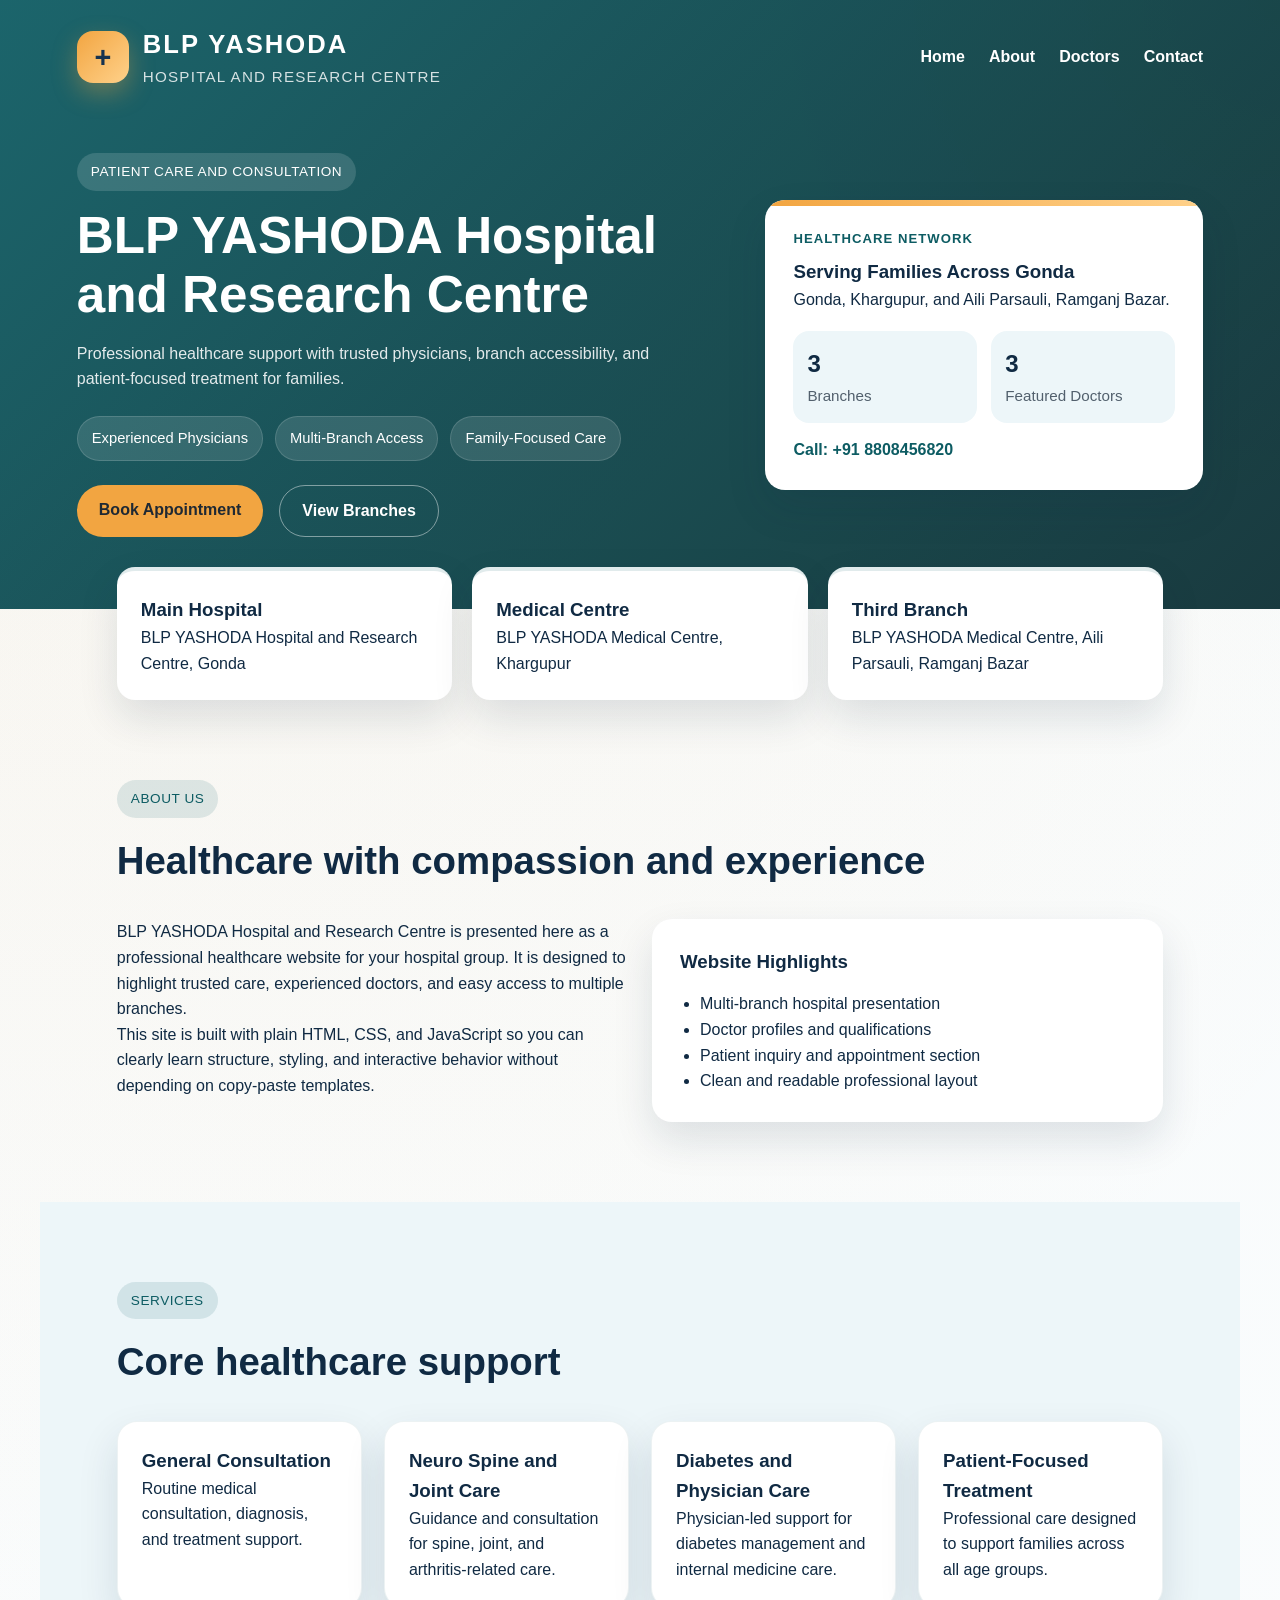
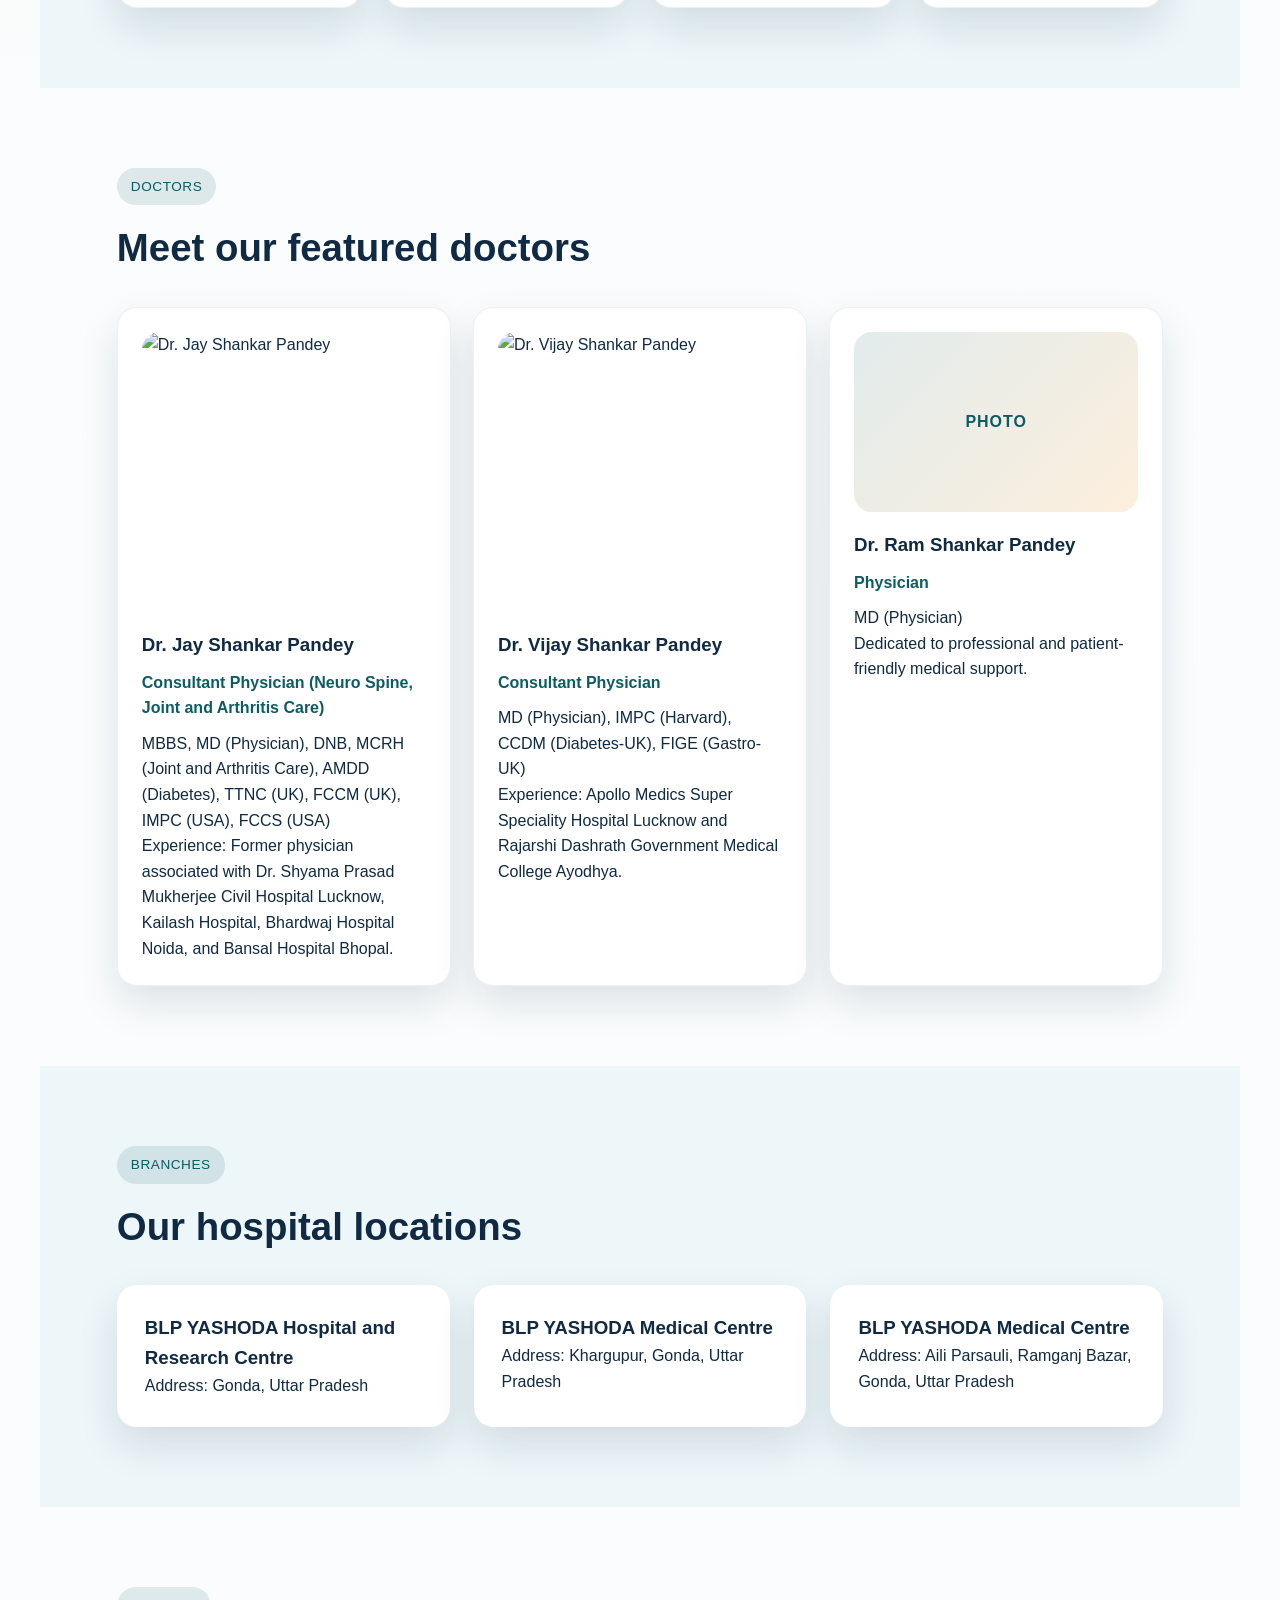
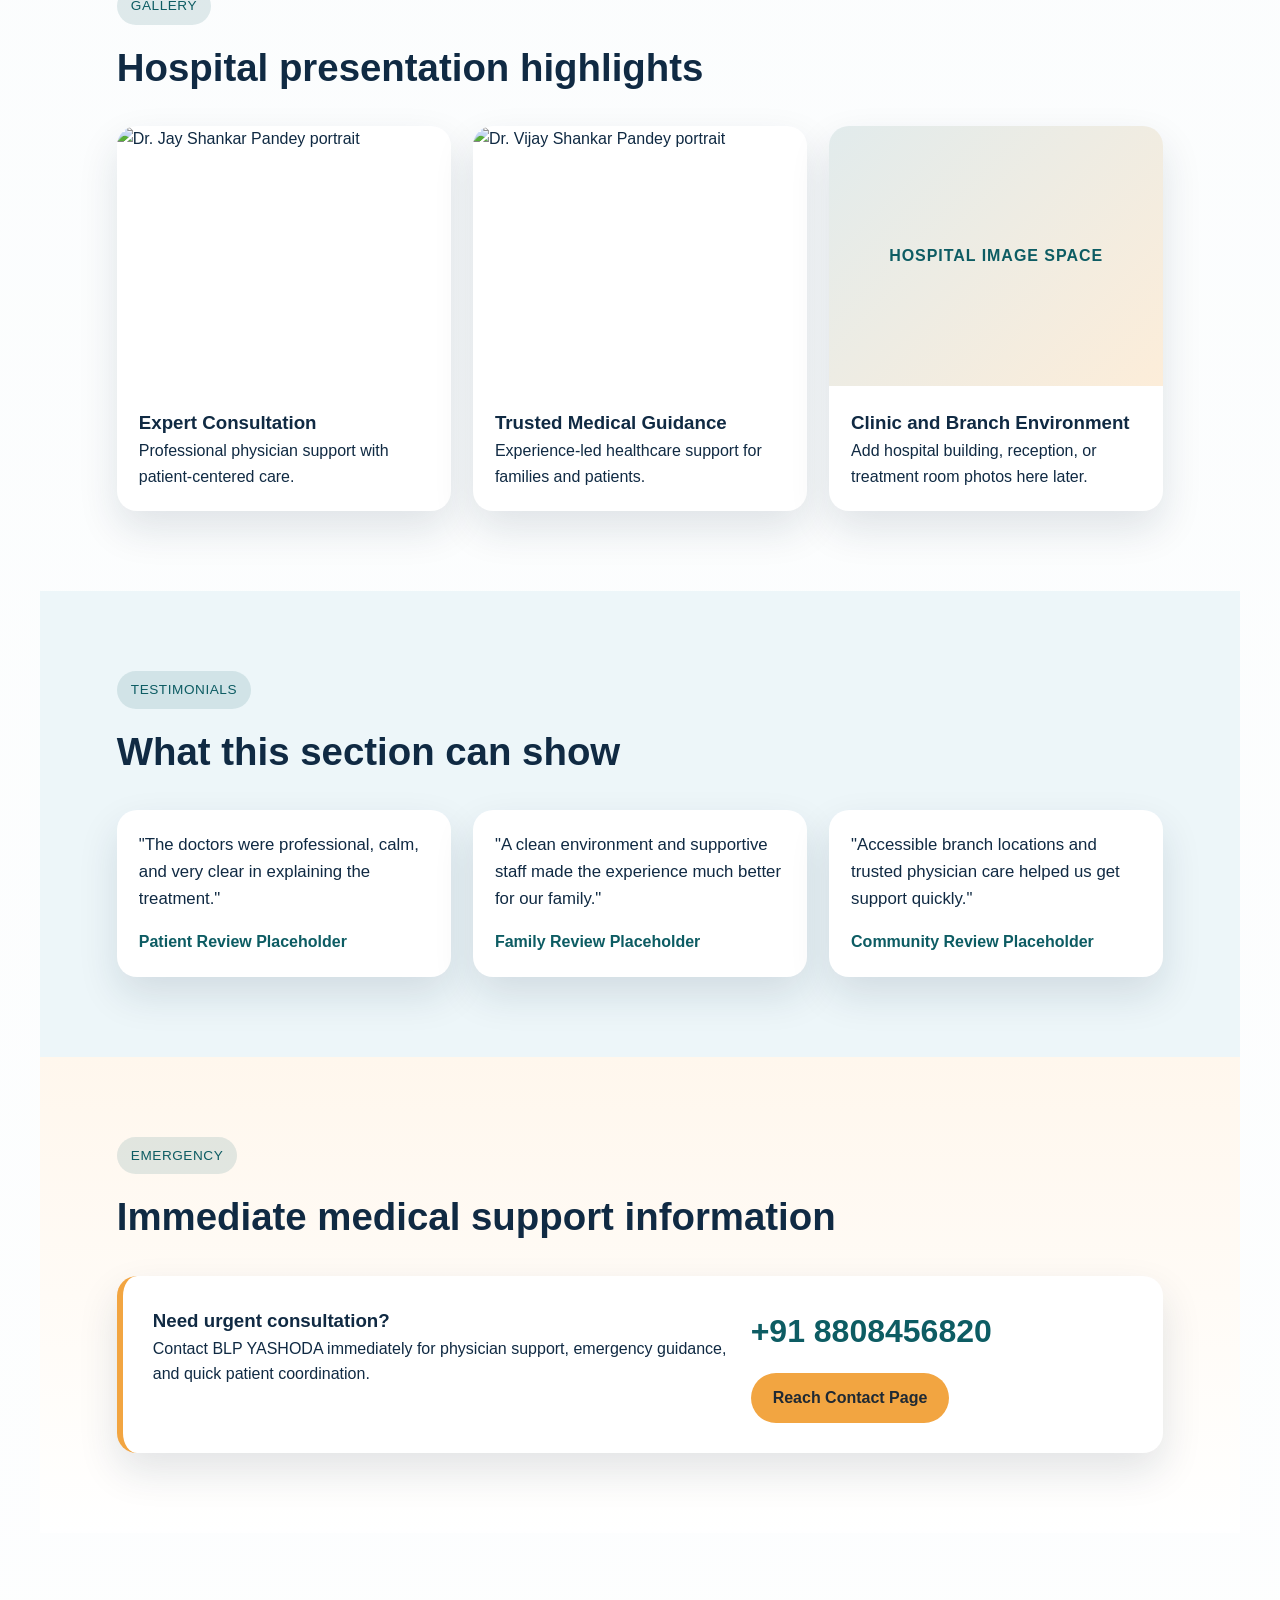
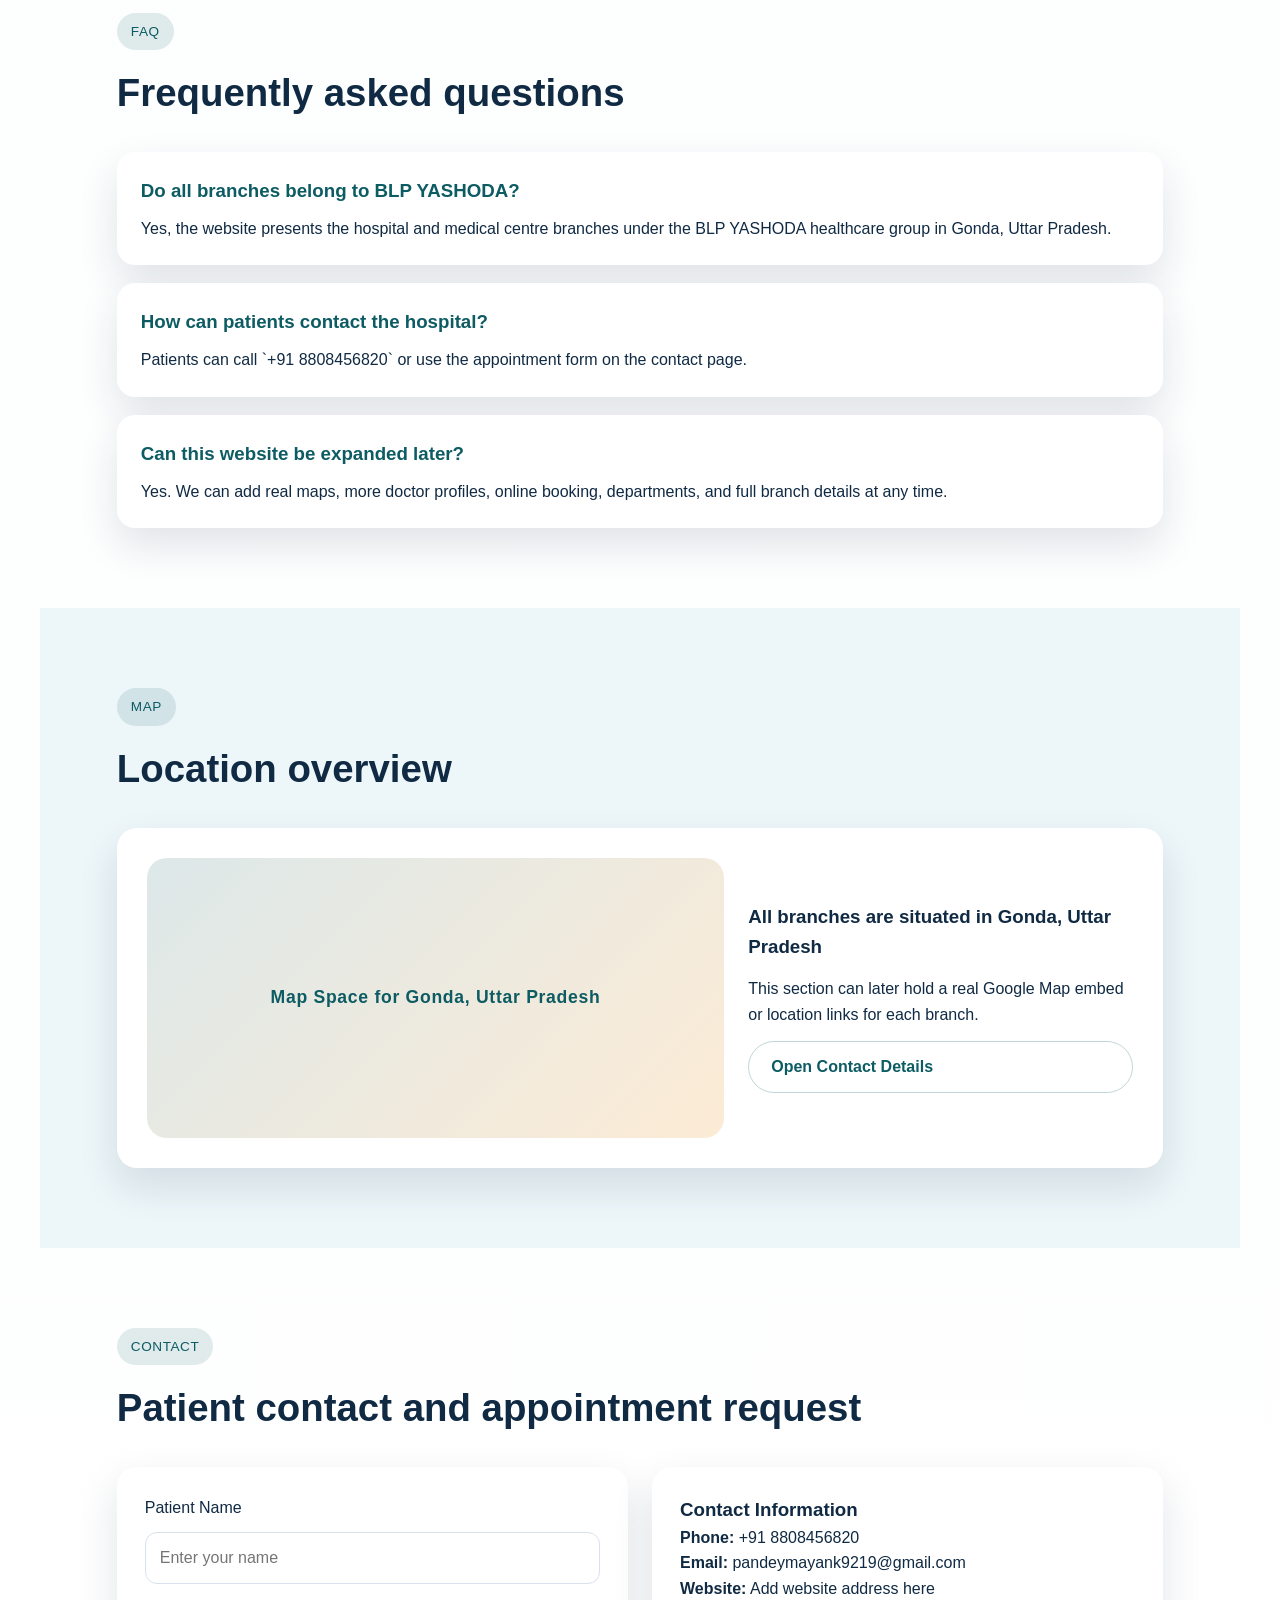
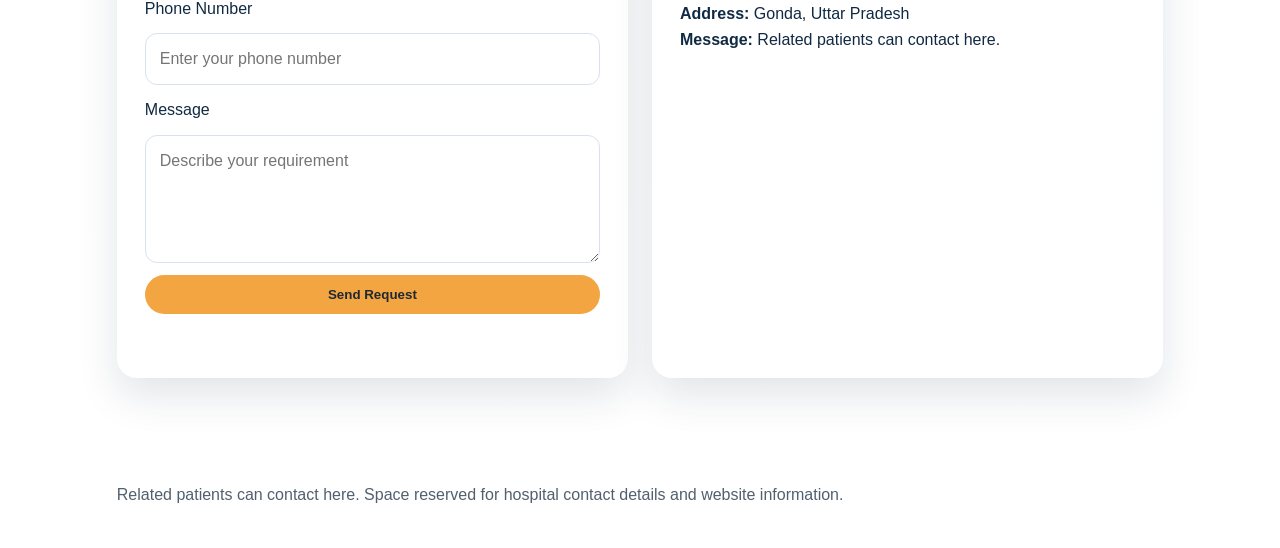
==== index.html @ 0a35ba71 "Add files via upload" ====
<!DOCTYPE html>
<html lang="en">
  <head>
    <meta charset="UTF-8" />
    <meta name="viewport" content="width=device-width, initial-scale=1.0" />
    <title>BLP YASHODA Hospital and Research Centre</title>
    <link rel="stylesheet" href="style.css" />
  </head>
  <body>
    <header class="hero">
      <nav class="navbar">
        <div class="brand">
          <div class="brand-mark">
            <span class="brand-icon">+</span>
            <div>
              <h1>BLP YASHODA</h1>
              <p>Hospital and Research Centre</p>
            </div>
          </div>
        </div>
        <button class="menu-toggle" id="menuToggle" aria-label="Open menu">
          Menu
        </button>
        <ul class="nav-links" id="navLinks">
          <li><a href="index.html">Home</a></li>
          <li><a href="about.html">About</a></li>
          <li><a href="doctors.html">Doctors</a></li>
          <li><a href="contact.html">Contact</a></li>
        </ul>
      </nav>

      <section class="hero-content">
        <div class="hero-text">
          <span class="badge">Patient Care and Consultation</span>
          <h2>BLP YASHODA Hospital and Research Centre</h2>
          <p>
            Professional healthcare support with trusted physicians, branch
            accessibility, and patient-focused treatment for families.
          </p>
          <div class="hero-points">
            <span>Experienced Physicians</span>
            <span>Multi-Branch Access</span>
            <span>Family-Focused Care</span>
          </div>
          <div class="hero-actions">
            <a href="contact.html" class="button primary">Book Appointment</a>
            <a href="about.html" class="button secondary">View Branches</a>
          </div>
        </div>

        <div class="hero-card">
          <p class="card-eyebrow">Healthcare Network</p>
          <h3>Serving Families Across Gonda</h3>
          <p>Gonda, Khargupur, and Aili Parsauli, Ramganj Bazar.</p>
          <div class="hero-stats">
            <article>
              <strong>3</strong>
              <span>Branches</span>
            </article>
            <article>
              <strong>3</strong>
              <span>Featured Doctors</span>
            </article>
          </div>
          <p class="hero-number">Call: +91 8808456820</p>
        </div>
      </section>
    </header>

    <main>
      <section class="info-strip">
        <article>
          <h3>Main Hospital</h3>
          <p>BLP YASHODA Hospital and Research Centre, Gonda</p>
        </article>
        <article>
          <h3>Medical Centre</h3>
          <p>BLP YASHODA Medical Centre, Khargupur</p>
        </article>
        <article>
          <h3>Third Branch</h3>
          <p>BLP YASHODA Medical Centre, Aili Parsauli, Ramganj Bazar</p>
        </article>
      </section>

      <section id="about" class="section">
        <div class="section-heading">
          <p class="section-label">About Us</p>
          <h2>Healthcare with compassion and experience</h2>
        </div>
        <div class="about-grid">
          <div>
            <p>
              BLP YASHODA Hospital and Research Centre is presented here as a
              professional healthcare website for your hospital group. It is
              designed to highlight trusted care, experienced doctors, and easy
              access to multiple branches.
            </p>
            <p>
              This site is built with plain HTML, CSS, and JavaScript so you can
              clearly learn structure, styling, and interactive behavior without
              depending on copy-paste templates.
            </p>
          </div>
          <div class="highlight-box">
            <h3>Website Highlights</h3>
            <ul>
              <li>Multi-branch hospital presentation</li>
              <li>Doctor profiles and qualifications</li>
              <li>Patient inquiry and appointment section</li>
              <li>Clean and readable professional layout</li>
            </ul>
          </div>
        </div>
      </section>

      <section id="services" class="section muted-section">
        <div class="section-heading">
          <p class="section-label">Services</p>
          <h2>Core healthcare support</h2>
        </div>
        <div class="card-grid">
          <article class="card">
            <h3>General Consultation</h3>
            <p>Routine medical consultation, diagnosis, and treatment support.</p>
          </article>
          <article class="card">
            <h3>Neuro Spine and Joint Care</h3>
            <p>Guidance and consultation for spine, joint, and arthritis-related care.</p>
          </article>
          <article class="card">
            <h3>Diabetes and Physician Care</h3>
            <p>Physician-led support for diabetes management and internal medicine care.</p>
          </article>
          <article class="card">
            <h3>Patient-Focused Treatment</h3>
            <p>Professional care designed to support families across all age groups.</p>
          </article>
        </div>
      </section>

      <section id="doctors" class="section">
        <div class="section-heading">
          <p class="section-label">Doctors</p>
          <h2>Meet our featured doctors</h2>
        </div>
        <div class="card-grid doctors-grid">
          <article class="card doctor-card">
            <img
              class="doctor-photo-image"
              src="images/dr-jay-shankar-pandey.jpeg"
              alt="Dr. Jay Shankar Pandey"
            />
            <h3>Dr. Jay Shankar Pandey</h3>
            <p class="doctor-role">
              Consultant Physician (Neuro Spine, Joint and Arthritis Care)
            </p>
            <p>
              MBBS, MD (Physician), DNB, MCRH (Joint and Arthritis Care), AMDD
              (Diabetes), TTNC (UK), FCCM (UK), IMPC (USA), FCCS (USA)
            </p>
            <p>
              Experience: Former physician associated with Dr. Shyama Prasad
              Mukherjee Civil Hospital Lucknow, Kailash Hospital, Bhardwaj
              Hospital Noida, and Bansal Hospital Bhopal.
            </p>
          </article>
          <article class="card doctor-card">
            <img
              class="doctor-photo-image"
              src="images/dr-vijay-shankar-pandey.jpeg"
              alt="Dr. Vijay Shankar Pandey"
            />
            <h3>Dr. Vijay Shankar Pandey</h3>
            <p class="doctor-role">Consultant Physician</p>
            <p>
              MD (Physician), IMPC (Harvard), CCDM (Diabetes-UK), FIGE
              (Gastro-UK)
            </p>
            <p>
              Experience: Apollo Medics Super Speciality Hospital Lucknow and
              Rajarshi Dashrath Government Medical College Ayodhya.
            </p>
          </article>
          <article class="card doctor-card">
            <div class="doctor-photo">Photo</div>
            <h3>Dr. Ram Shankar Pandey</h3>
            <p class="doctor-role">Physician</p>
            <p>MD (Physician)</p>
            <p>Dedicated to professional and patient-friendly medical support.</p>
          </article>
        </div>
      </section>

      <section id="branches" class="section muted-section">
        <div class="section-heading">
          <p class="section-label">Branches</p>
          <h2>Our hospital locations</h2>
        </div>
        <div class="branch-layout">
          <article class="branch-card">
            <h3>BLP YASHODA Hospital and Research Centre</h3>
            <p>Address: Gonda, Uttar Pradesh</p>
          </article>
          <article class="branch-card">
            <h3>BLP YASHODA Medical Centre</h3>
            <p>Address: Khargupur, Gonda, Uttar Pradesh</p>
          </article>
          <article class="branch-card">
            <h3>BLP YASHODA Medical Centre</h3>
            <p>Address: Aili Parsauli, Ramganj Bazar, Gonda, Uttar Pradesh</p>
          </article>
        </div>
      </section>

      <section id="gallery" class="section">
        <div class="section-heading">
          <p class="section-label">Gallery</p>
          <h2>Hospital presentation highlights</h2>
        </div>
        <div class="gallery-grid">
          <article class="gallery-card">
            <img
              src="images/dr-jay-shankar-pandey.jpeg"
              alt="Dr. Jay Shankar Pandey portrait"
            />
            <div class="gallery-copy">
              <h3>Expert Consultation</h3>
              <p>Professional physician support with patient-centered care.</p>
            </div>
          </article>
          <article class="gallery-card">
            <img
              src="images/dr-vijay-shankar-pandey.jpeg"
              alt="Dr. Vijay Shankar Pandey portrait"
            />
            <div class="gallery-copy">
              <h3>Trusted Medical Guidance</h3>
              <p>Experience-led healthcare support for families and patients.</p>
            </div>
          </article>
          <article class="gallery-card gallery-placeholder">
            <div class="gallery-placeholder-box">Hospital Image Space</div>
            <div class="gallery-copy">
              <h3>Clinic and Branch Environment</h3>
              <p>Add hospital building, reception, or treatment room photos here later.</p>
            </div>
          </article>
        </div>
      </section>

      <section id="testimonials" class="section muted-section">
        <div class="section-heading">
          <p class="section-label">Testimonials</p>
          <h2>What this section can show</h2>
        </div>
        <div class="testimonial-grid">
          <article class="testimonial-card">
            <p>
              "The doctors were professional, calm, and very clear in explaining
              the treatment."
            </p>
            <h3>Patient Review Placeholder</h3>
          </article>
          <article class="testimonial-card">
            <p>
              "A clean environment and supportive staff made the experience much
              better for our family."
            </p>
            <h3>Family Review Placeholder</h3>
          </article>
          <article class="testimonial-card">
            <p>
              "Accessible branch locations and trusted physician care helped us
              get support quickly."
            </p>
            <h3>Community Review Placeholder</h3>
          </article>
        </div>
      </section>

      <section class="section emergency-section">
        <div class="section-heading">
          <p class="section-label">Emergency</p>
          <h2>Immediate medical support information</h2>
        </div>
        <div class="emergency-card">
          <div>
            <h3>Need urgent consultation?</h3>
            <p>
              Contact BLP YASHODA immediately for physician support, emergency
              guidance, and quick patient coordination.
            </p>
          </div>
          <div class="emergency-contact">
            <p class="emergency-number">+91 8808456820</p>
            <a href="contact.html" class="button primary">Reach Contact Page</a>
          </div>
        </div>
      </section>

      <section class="section">
        <div class="section-heading">
          <p class="section-label">FAQ</p>
          <h2>Frequently asked questions</h2>
        </div>
        <div class="faq-list">
          <article class="faq-item">
            <h3>Do all branches belong to BLP YASHODA?</h3>
            <p>
              Yes, the website presents the hospital and medical centre branches
              under the BLP YASHODA healthcare group in Gonda, Uttar Pradesh.
            </p>
          </article>
          <article class="faq-item">
            <h3>How can patients contact the hospital?</h3>
            <p>
              Patients can call `+91 8808456820` or use the appointment form on
              the contact page.
            </p>
          </article>
          <article class="faq-item">
            <h3>Can this website be expanded later?</h3>
            <p>
              Yes. We can add real maps, more doctor profiles, online booking,
              departments, and full branch details at any time.
            </p>
          </article>
        </div>
      </section>

      <section class="section muted-section">
        <div class="section-heading">
          <p class="section-label">Map</p>
          <h2>Location overview</h2>
        </div>
        <div class="map-card">
          <div class="map-placeholder">Map Space for Gonda, Uttar Pradesh</div>
          <div class="map-copy">
            <h3>All branches are situated in Gonda, Uttar Pradesh</h3>
            <p>
              This section can later hold a real Google Map embed or location
              links for each branch.
            </p>
            <a href="contact.html" class="button secondary dark-button">Open Contact Details</a>
          </div>
        </div>
      </section>

      <section id="contact" class="section">
        <div class="section-heading">
          <p class="section-label">Contact</p>
          <h2>Patient contact and appointment request</h2>
        </div>
        <div class="contact-layout">
          <form class="contact-form" id="appointmentForm">
            <label for="name">Patient Name</label>
            <input type="text" id="name" name="name" placeholder="Enter your name" />

            <label for="phone">Phone Number</label>
            <input
              type="tel"
              id="phone"
              name="phone"
              placeholder="Enter your phone number"
            />

            <label for="message">Message</label>
            <textarea
              id="message"
              name="message"
              rows="4"
              placeholder="Describe your requirement"
            ></textarea>

            <button type="submit" class="button primary full-width">
              Send Request
            </button>
            <p id="formMessage" class="form-message"></p>
          </form>

          <div class="contact-card">
            <h3>Contact Information</h3>
            <p><strong>Phone:</strong> +91 8808456820</p>
            <p><strong>Email:</strong> pandeymayank9219@gmail.com</p>
            <p><strong>Website:</strong> Add website address here</p>
            <p><strong>Address:</strong> Gonda, Uttar Pradesh</p>
            <p><strong>Message:</strong> Related patients can contact here.</p>
          </div>
        </div>
      </section>
    </main>

    <footer class="footer">
      <p>
        Related patients can contact here. Space reserved for hospital contact
        details and website information.
      </p>
    </footer>

    <script src="script.js"></script>
  </body>
</html>
---- style.css ----
:root {
  --primary: #0d5c63;
  --secondary: #f2a541;
  --accent: #edf6f9;
  --text-dark: #102a43;
  --text-light: #52606d;
  --white: #ffffff;
  --shadow: 0 18px 40px rgba(16, 42, 67, 0.12);
  --radius: 20px;
}

* {
  box-sizing: border-box;
  margin: 0;
  padding: 0;
}

body {
  font-family: "Segoe UI", Tahoma, Geneva, Verdana, sans-serif;
  color: var(--text-dark);
  background:
    radial-gradient(circle at top left, rgba(242, 165, 65, 0.09), transparent 24%),
    linear-gradient(180deg, #f8fbfc 0%, #ffffff 100%);
  line-height: 1.6;
}

a {
  color: inherit;
  text-decoration: none;
}

ul {
  list-style: none;
}

.hero {
  background:
    linear-gradient(135deg, rgba(13, 92, 99, 0.94), rgba(11, 46, 51, 0.94)),
    radial-gradient(circle at top right, rgba(242, 165, 65, 0.3), transparent 35%);
  color: var(--white);
  padding: 24px 6vw 72px;
}

.inner-hero {
  background:
    linear-gradient(135deg, rgba(13, 92, 99, 0.96), rgba(11, 46, 51, 0.96)),
    radial-gradient(circle at top right, rgba(242, 165, 65, 0.25), transparent 35%);
  color: var(--white);
  padding: 24px 6vw 42px;
}

.navbar,
.hero-content,
.info-strip,
.section,
.footer {
  max-width: 1200px;
  margin: 0 auto;
}

.navbar {
  display: flex;
  justify-content: space-between;
  align-items: center;
  gap: 24px;
}

.brand h1 {
  font-size: 1.6rem;
  letter-spacing: 0.08em;
}

.brand p {
  color: rgba(255, 255, 255, 0.82);
  font-size: 0.95rem;
  text-transform: uppercase;
  letter-spacing: 0.08em;
}

.brand-mark {
  display: flex;
  align-items: center;
  gap: 14px;
}

.brand-icon {
  display: grid;
  place-items: center;
  width: 52px;
  height: 52px;
  border-radius: 16px;
  background: linear-gradient(135deg, var(--secondary), #ffd18a);
  color: #16324f;
  font-size: 1.8rem;
  font-weight: 900;
  box-shadow: 0 10px 24px rgba(242, 165, 65, 0.35);
}

.nav-links {
  display: flex;
  gap: 24px;
  font-weight: 600;
}

.menu-toggle {
  display: none;
  border: 1px solid rgba(255, 255, 255, 0.5);
  background: transparent;
  color: var(--white);
  padding: 10px 14px;
  border-radius: 999px;
  cursor: pointer;
}

.hero-content {
  display: grid;
  grid-template-columns: 1.5fr 1fr;
  gap: 32px;
  align-items: center;
  padding-top: 64px;
}

.inner-hero-content {
  max-width: 1200px;
  margin: 0 auto;
  padding-top: 52px;
}

.inner-hero-content h2 {
  font-size: clamp(2rem, 4vw, 3.2rem);
  margin: 16px 0 12px;
}

.inner-hero-content p:last-child {
  max-width: 700px;
  color: rgba(255, 255, 255, 0.88);
}

.badge,
.section-label {
  display: inline-block;
  background: rgba(255, 255, 255, 0.14);
  color: var(--white);
  padding: 8px 14px;
  border-radius: 999px;
  font-size: 0.85rem;
  letter-spacing: 0.04em;
  text-transform: uppercase;
}

.hero-text h2 {
  font-size: clamp(2rem, 4vw, 3.6rem);
  line-height: 1.15;
  margin: 16px 0;
}

.hero-text p {
  max-width: 620px;
  color: rgba(255, 255, 255, 0.88);
}

.hero-points {
  display: flex;
  gap: 12px;
  flex-wrap: wrap;
  margin-top: 24px;
}

.hero-points span {
  padding: 10px 14px;
  border-radius: 999px;
  background: rgba(255, 255, 255, 0.12);
  border: 1px solid rgba(255, 255, 255, 0.14);
  font-size: 0.92rem;
}

.hero-actions {
  display: flex;
  gap: 16px;
  margin-top: 24px;
  flex-wrap: wrap;
}

.button {
  display: inline-block;
  padding: 12px 22px;
  border-radius: 999px;
  font-weight: 700;
  transition: transform 0.2s ease, opacity 0.2s ease;
}

.button:hover {
  transform: translateY(-2px);
}

.primary {
  background: var(--secondary);
  color: #1f2933;
  border: none;
}

.secondary {
  border: 1px solid rgba(255, 255, 255, 0.45);
  color: var(--white);
}

.hero-card,
.card,
.branch-card,
.contact-form,
.contact-card,
.highlight-box {
  background: var(--white);
  border-radius: var(--radius);
  box-shadow: var(--shadow);
}

.hero-card {
  color: var(--text-dark);
  padding: 28px;
  position: relative;
  overflow: hidden;
}

.hero-card::before {
  content: "";
  position: absolute;
  inset: 0 auto auto 0;
  width: 100%;
  height: 6px;
  background: linear-gradient(90deg, var(--secondary), #ffd18a);
}

.card-eyebrow {
  color: var(--primary);
  text-transform: uppercase;
  letter-spacing: 0.08em;
  font-size: 0.82rem;
  font-weight: 800;
  margin-bottom: 8px;
}

.hero-number {
  margin-top: 14px;
  color: var(--primary);
  font-weight: 700;
}

.hero-stats {
  display: grid;
  grid-template-columns: repeat(2, 1fr);
  gap: 14px;
  margin-top: 18px;
}

.hero-stats article {
  padding: 14px;
  border-radius: 16px;
  background: var(--accent);
}

.hero-stats strong {
  display: block;
  font-size: 1.5rem;
}

.hero-stats span {
  color: var(--text-light);
  font-size: 0.95rem;
}

.info-strip {
  display: grid;
  grid-template-columns: repeat(3, 1fr);
  gap: 20px;
  margin-top: -42px;
  padding: 0 6vw;
}

.info-strip article {
  background: var(--white);
  padding: 24px;
  border-radius: 18px;
  box-shadow: var(--shadow);
  border-top: 4px solid rgba(13, 92, 99, 0.12);
}

.section {
  padding: 80px 6vw;
}

.muted-section {
  background: var(--accent);
}

.section-heading {
  margin-bottom: 28px;
}

.section-heading .section-label {
  background: rgba(13, 92, 99, 0.12);
  color: var(--primary);
}

.section-heading h2 {
  margin-top: 12px;
  font-size: clamp(1.8rem, 3vw, 2.8rem);
}

.about-grid,
.contact-layout {
  display: grid;
  grid-template-columns: repeat(2, 1fr);
  gap: 24px;
}

.branch-layout {
  display: grid;
  grid-template-columns: repeat(auto-fit, minmax(240px, 1fr));
  gap: 24px;
}

.highlight-box,
.branch-card,
.contact-card,
.contact-form {
  padding: 28px;
}

.highlight-box ul {
  list-style: disc;
  padding-left: 20px;
  margin-top: 14px;
}

.card-grid {
  display: grid;
  grid-template-columns: repeat(4, 1fr);
  gap: 22px;
}

.doctors-grid {
  grid-template-columns: repeat(3, 1fr);
}

.card {
  padding: 24px;
  border: 1px solid rgba(13, 92, 99, 0.08);
  transition: transform 0.25s ease, box-shadow 0.25s ease;
}

.card:hover,
.gallery-card:hover,
.testimonial-card:hover,
.branch-card:hover {
  transform: translateY(-6px);
  box-shadow: 0 24px 46px rgba(16, 42, 67, 0.16);
}

.doctor-card h3 {
  margin-bottom: 10px;
}

.doctor-photo {
  display: grid;
  place-items: center;
  min-height: 180px;
  margin-bottom: 18px;
  border-radius: 18px;
  background:
    linear-gradient(135deg, rgba(13, 92, 99, 0.12), rgba(242, 165, 65, 0.18));
  color: var(--primary);
  font-weight: 700;
  letter-spacing: 0.06em;
  text-transform: uppercase;
}

.doctor-photo-image {
  width: 100%;
  height: 280px;
  object-fit: cover;
  object-position: center top;
  margin-bottom: 18px;
  border-radius: 18px;
  display: block;
}

.doctor-role {
  margin-bottom: 10px;
  color: var(--primary);
  font-weight: 700;
}

.gallery-grid,
.testimonial-grid {
  display: grid;
  grid-template-columns: repeat(3, 1fr);
  gap: 22px;
}

.gallery-card,
.testimonial-card {
  background: var(--white);
  border-radius: var(--radius);
  overflow: hidden;
  box-shadow: var(--shadow);
  transition: transform 0.25s ease, box-shadow 0.25s ease;
}

.gallery-card img {
  width: 100%;
  height: 260px;
  object-fit: cover;
  display: block;
}

.gallery-copy,
.testimonial-card {
  padding: 22px;
}

.gallery-placeholder-box {
  display: grid;
  place-items: center;
  height: 260px;
  background:
    linear-gradient(135deg, rgba(13, 92, 99, 0.12), rgba(242, 165, 65, 0.2));
  color: var(--primary);
  font-weight: 800;
  letter-spacing: 0.06em;
  text-transform: uppercase;
}

.testimonial-card p {
  font-size: 1.05rem;
  color: var(--text-dark);
}

.testimonial-card h3 {
  margin-top: 16px;
  color: var(--primary);
  font-size: 1rem;
}

.contact-form {
  display: grid;
  gap: 12px;
}

.emergency-section {
  background: linear-gradient(180deg, #fff7ed 0%, #ffffff 100%);
}

.emergency-card,
.map-card {
  display: grid;
  grid-template-columns: 1.2fr 0.8fr;
  gap: 24px;
  padding: 30px;
  border-radius: var(--radius);
  background: var(--white);
  box-shadow: var(--shadow);
}

.emergency-card {
  border-left: 6px solid var(--secondary);
}

.emergency-contact {
  display: flex;
  flex-direction: column;
  justify-content: center;
  gap: 16px;
  align-items: flex-start;
}

.emergency-number {
  font-size: 2rem;
  font-weight: 800;
  color: var(--primary);
}

.faq-list {
  display: grid;
  gap: 18px;
}

.faq-item {
  padding: 24px;
  border-radius: 18px;
  background: var(--white);
  box-shadow: var(--shadow);
}

.faq-item h3 {
  margin-bottom: 10px;
  color: var(--primary);
}

.map-placeholder {
  min-height: 280px;
  display: grid;
  place-items: center;
  border-radius: 20px;
  background:
    linear-gradient(135deg, rgba(13, 92, 99, 0.14), rgba(242, 165, 65, 0.22));
  color: var(--primary);
  font-size: 1.1rem;
  font-weight: 800;
  letter-spacing: 0.04em;
  text-align: center;
  padding: 24px;
}

.map-copy {
  display: flex;
  flex-direction: column;
  justify-content: center;
  gap: 14px;
}

.dark-button {
  color: var(--primary);
  border-color: rgba(13, 92, 99, 0.25);
}

.contact-form input,
.contact-form textarea {
  width: 100%;
  border: 1px solid #d9e2ec;
  border-radius: 12px;
  padding: 12px 14px;
  font: inherit;
}

.full-width {
  width: 100%;
  cursor: pointer;
}

.form-message {
  min-height: 24px;
  color: var(--primary);
  font-weight: 600;
}

.footer {
  padding: 24px 6vw 40px;
  color: var(--text-light);
}

@media (max-width: 960px) {
  .hero-content,
  .about-grid,
  .branch-layout,
  .contact-layout,
  .info-strip,
  .gallery-grid,
  .testimonial-grid,
  .emergency-card,
  .map-card {
    grid-template-columns: 1fr;
  }

  .card-grid {
    grid-template-columns: repeat(2, 1fr);
  }

  .doctors-grid {
    grid-template-columns: 1fr;
  }
}

@media (max-width: 720px) {
  .menu-toggle {
    display: inline-flex;
  }

  .nav-links {
    display: none;
    position: absolute;
    top: 84px;
    right: 6vw;
    flex-direction: column;
    background: rgba(11, 46, 51, 0.98);
    padding: 18px;
    border-radius: 16px;
    min-width: 220px;
  }

  .nav-links.open {
    display: flex;
  }

  .card-grid {
    grid-template-columns: 1fr;
  }

  .hero-stats {
    grid-template-columns: 1fr;
  }
}
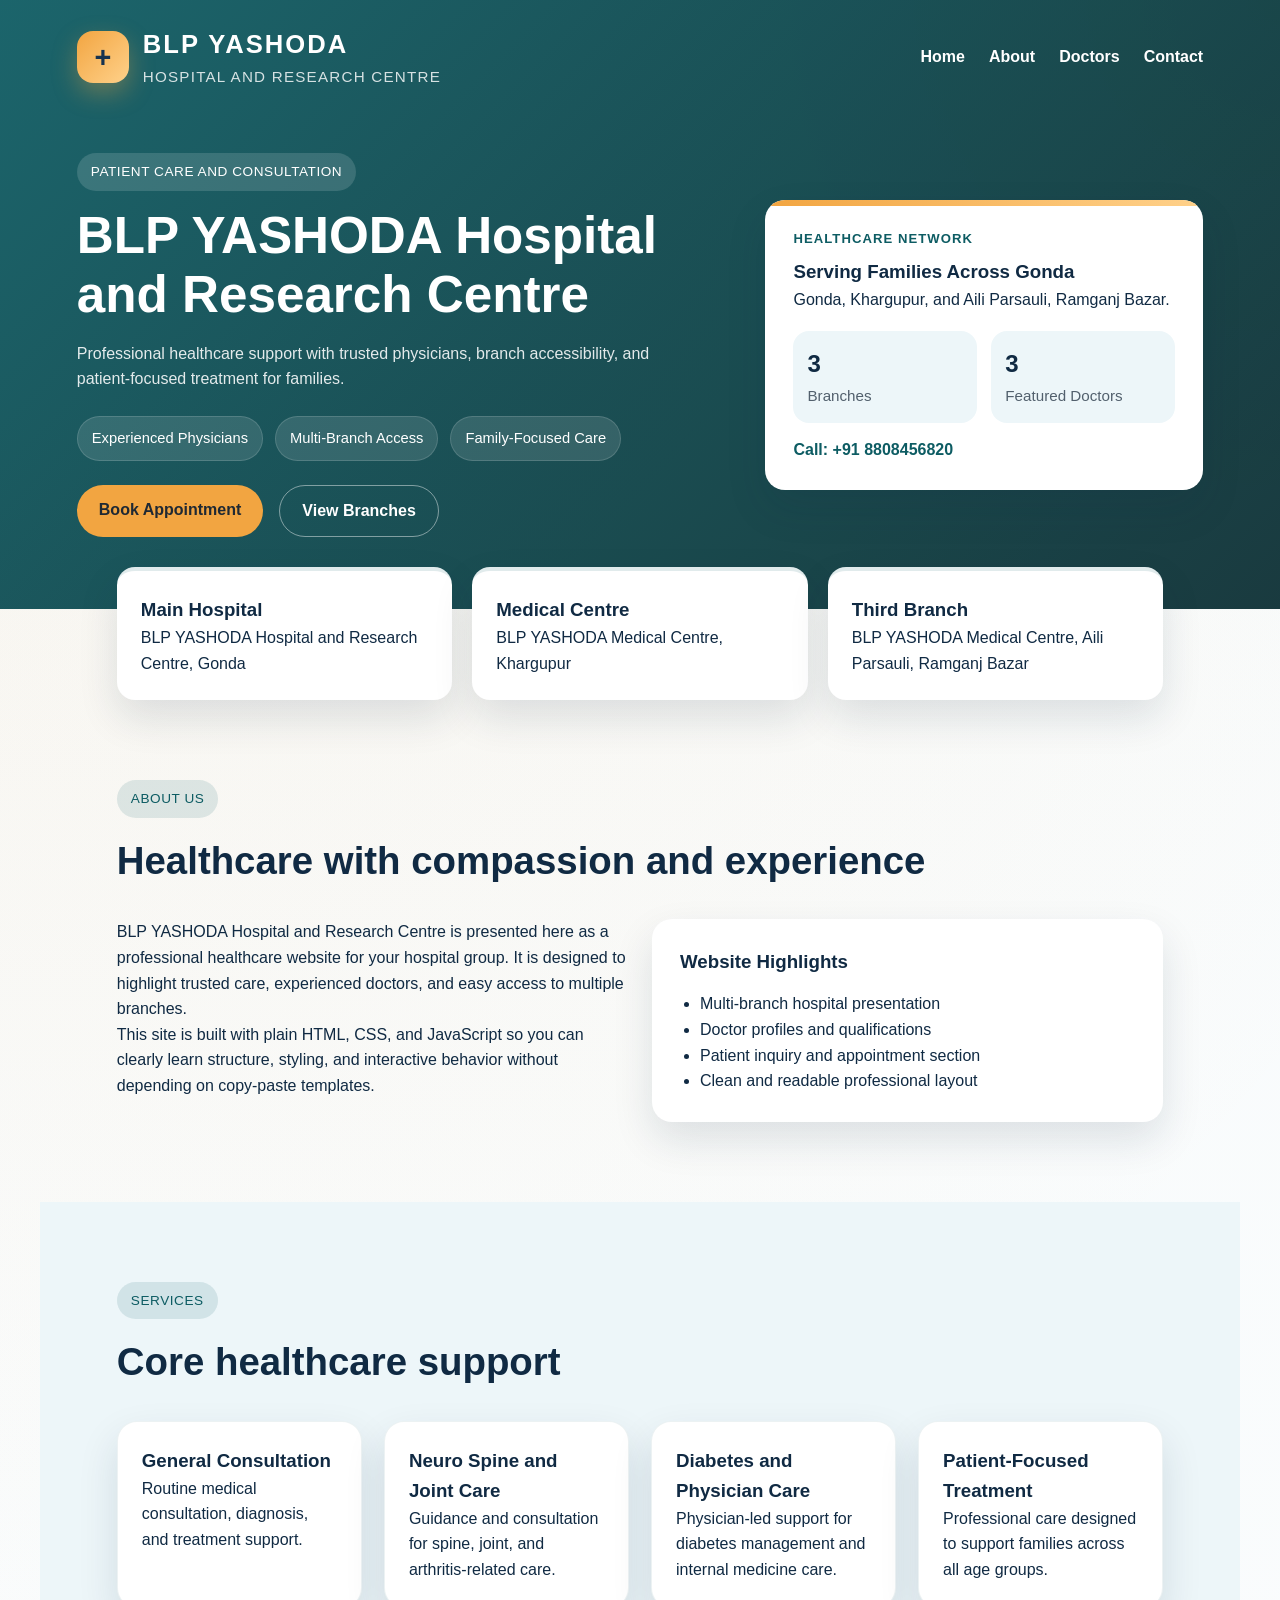
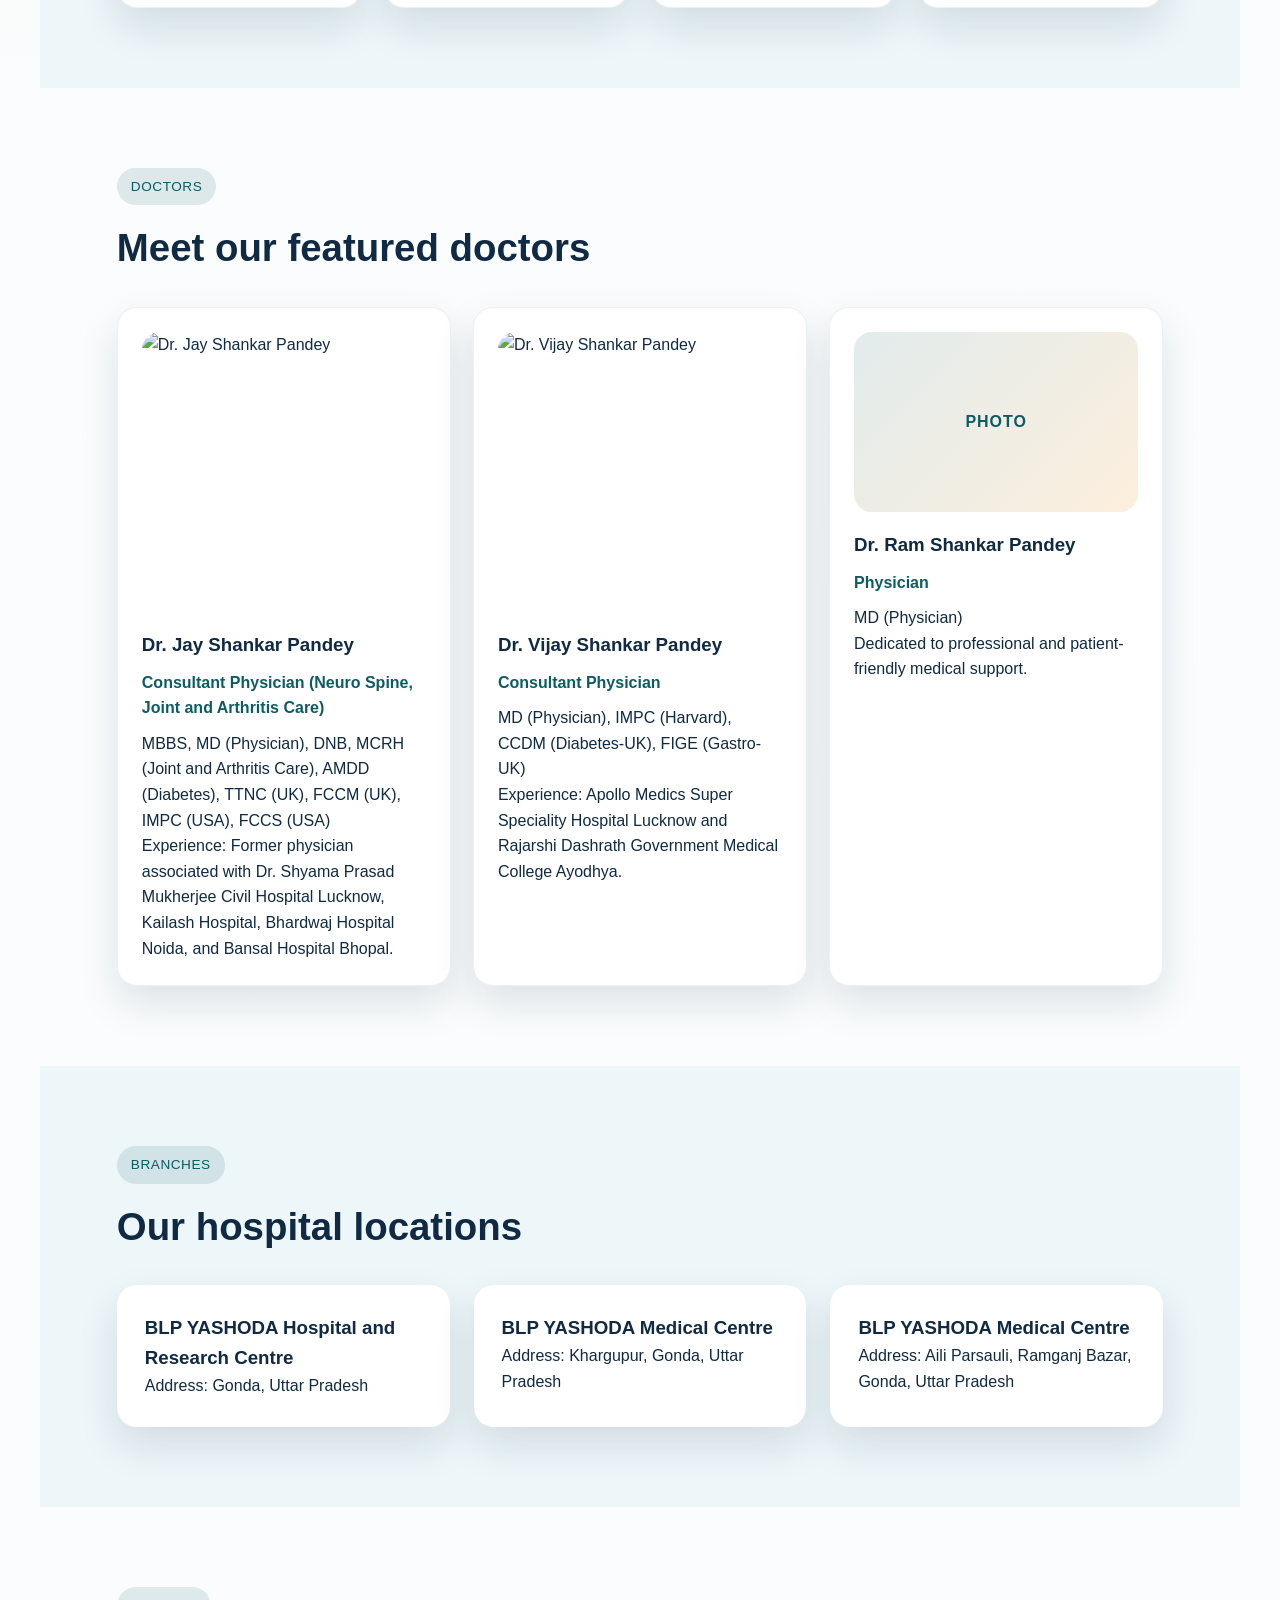
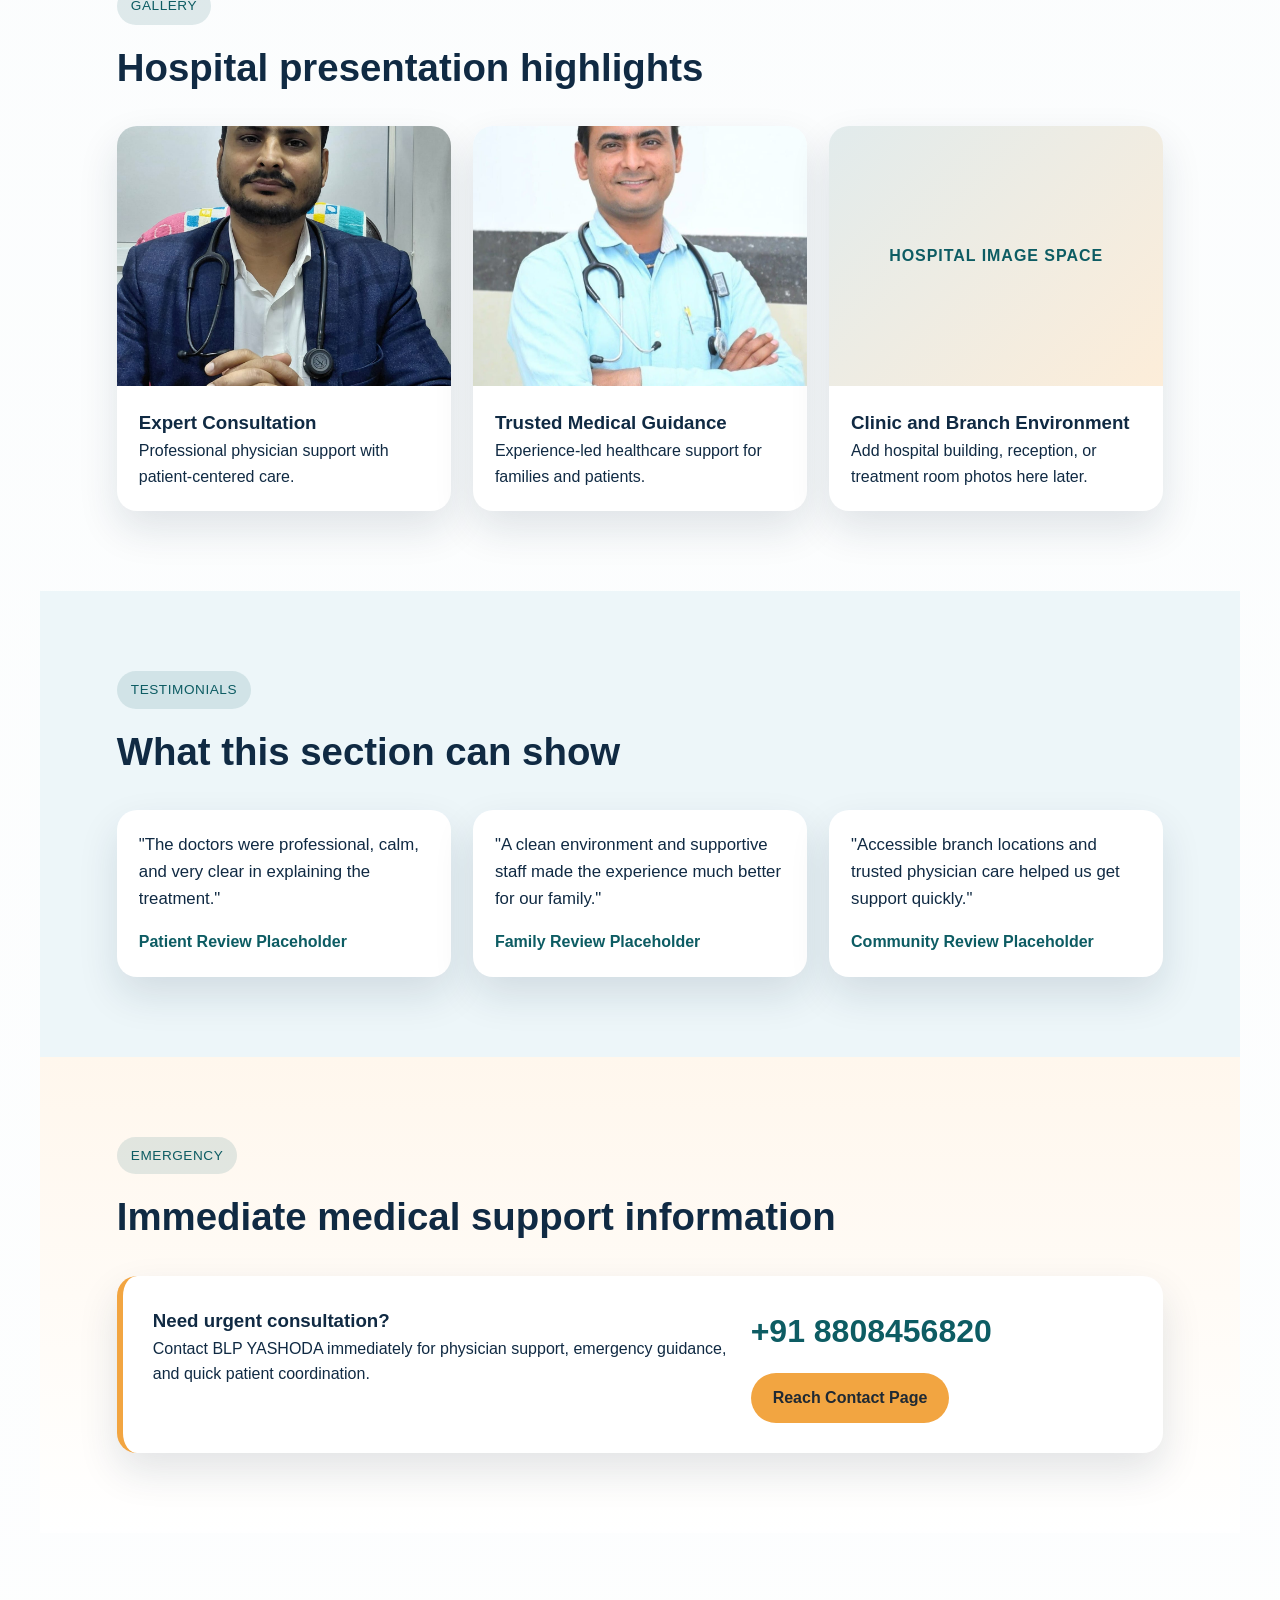
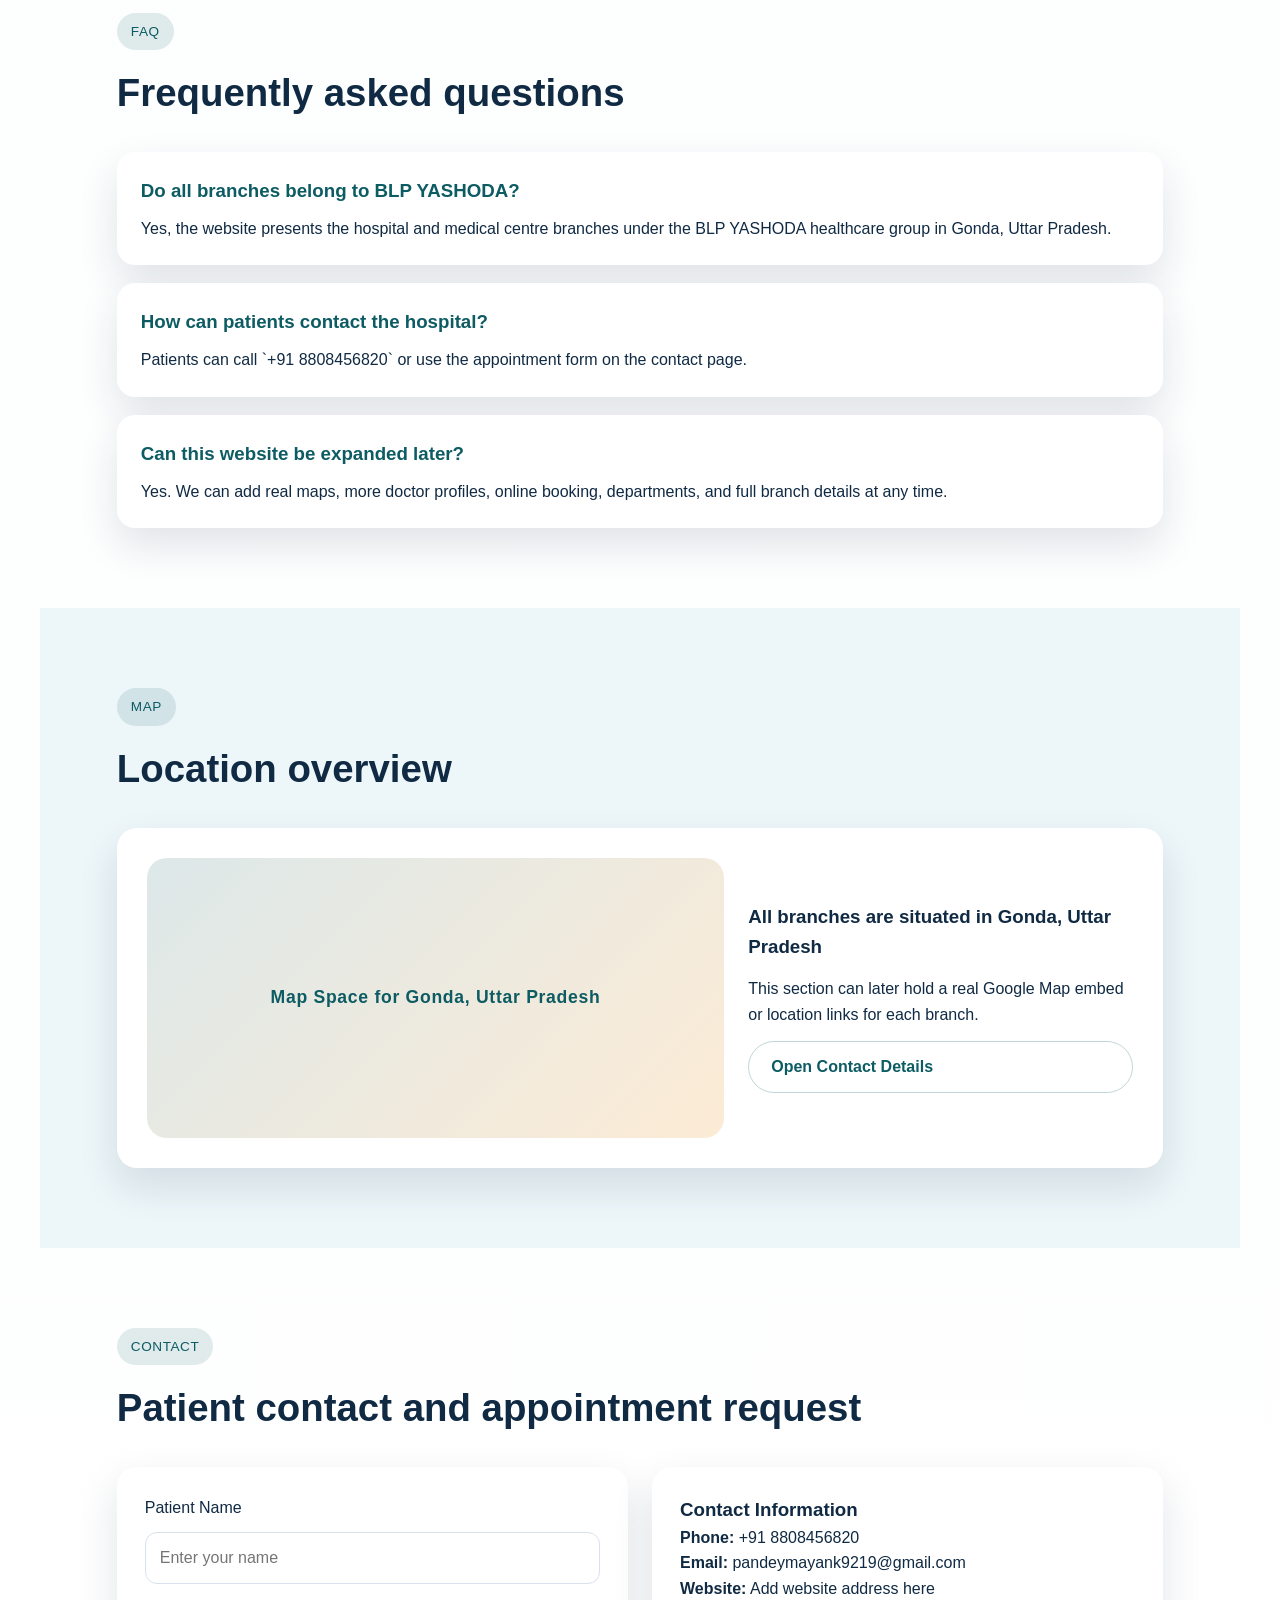
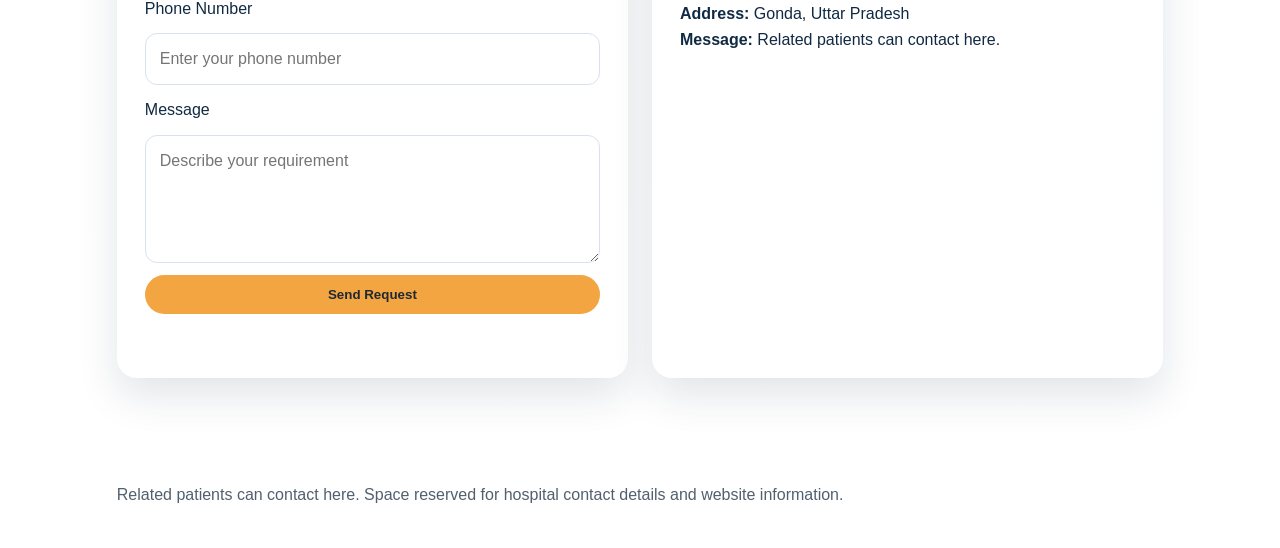
==== commit d54d6159: "Update index.html" ====
--- a/index.html
+++ b/index.html
@@ -221,7 +221,8 @@
         <div class="gallery-grid">
           <article class="gallery-card">
             <img
-              src="images/dr-jay-shankar-pandey.jpeg"
+              src="dr-jay-shankar-pandey.jpeg"
+
               alt="Dr. Jay Shankar Pandey portrait"
             />
             <div class="gallery-copy">
@@ -231,7 +232,8 @@
           </article>
           <article class="gallery-card">
             <img
-              src="images/dr-vijay-shankar-pandey.jpeg"
+             src="dr-vijay-shankar-pandey.jpeg"
+
               alt="Dr. Vijay Shankar Pandey portrait"
             />
             <div class="gallery-copy">
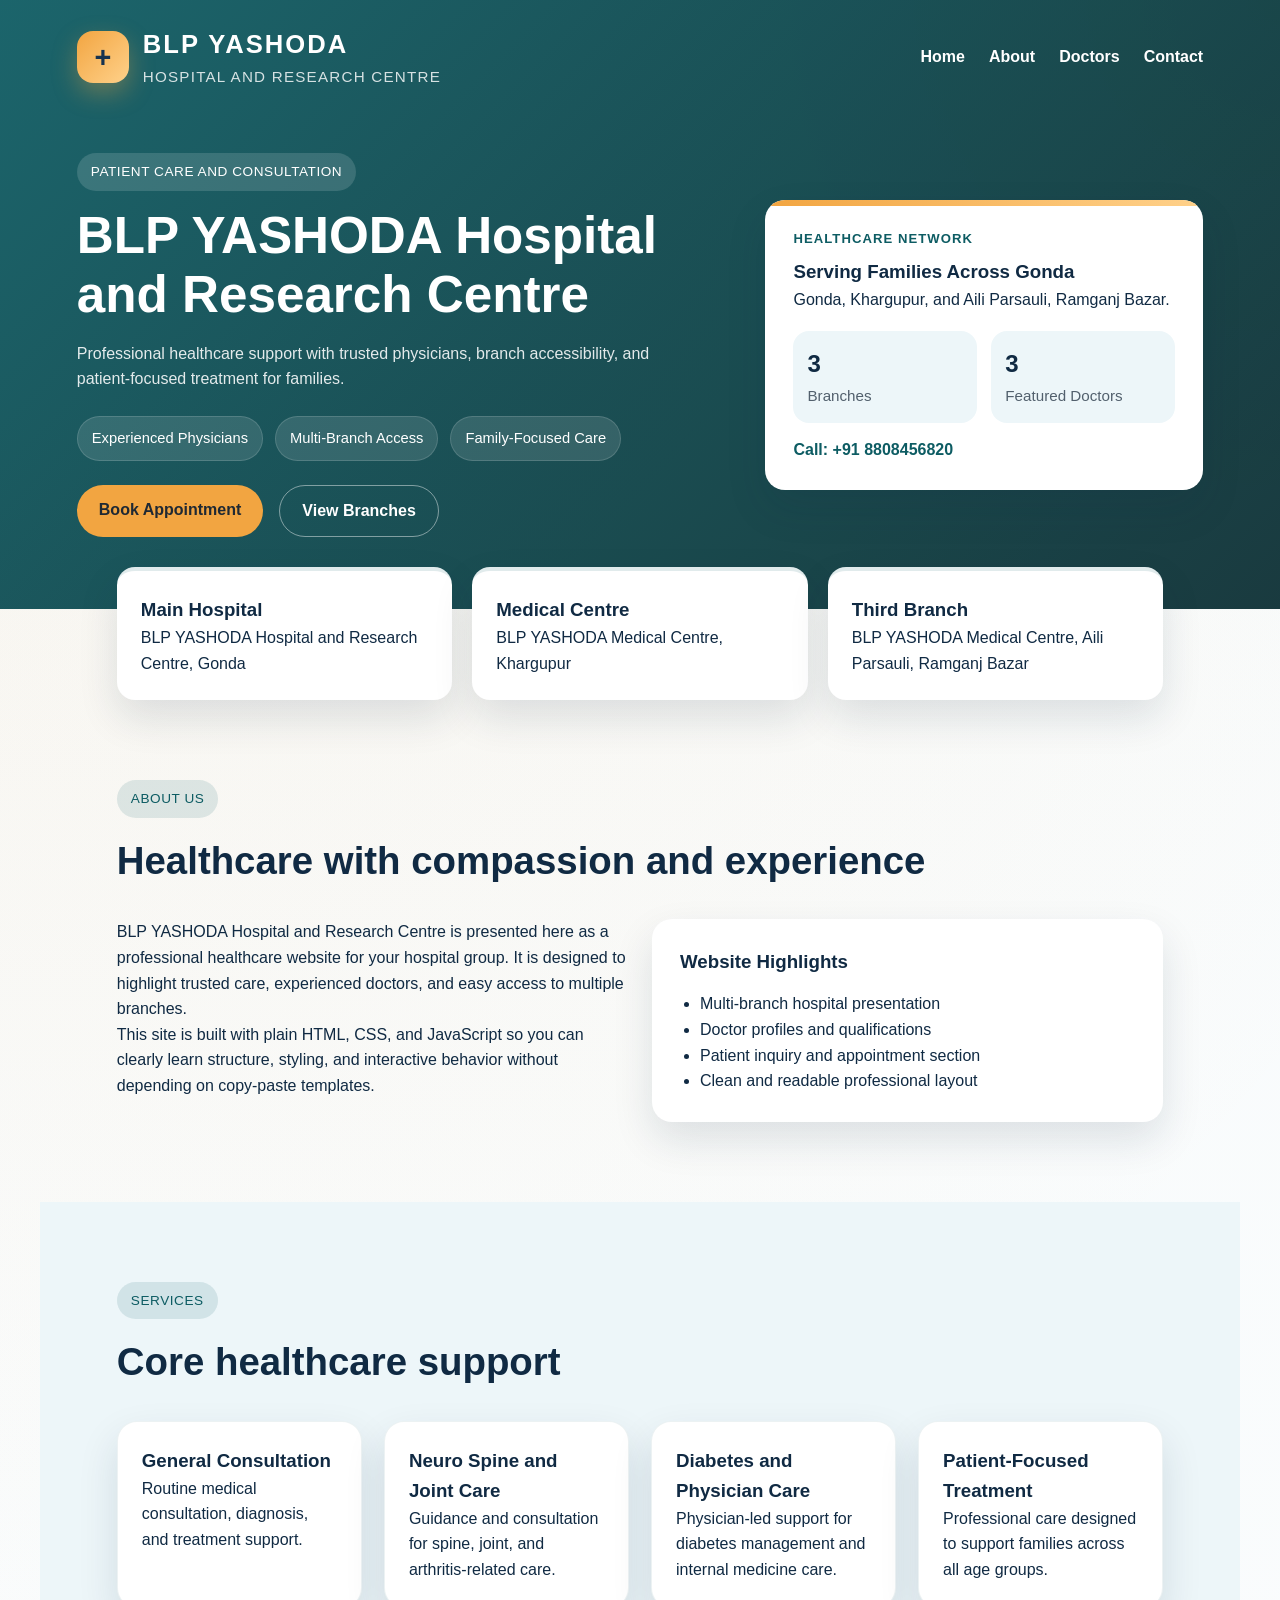
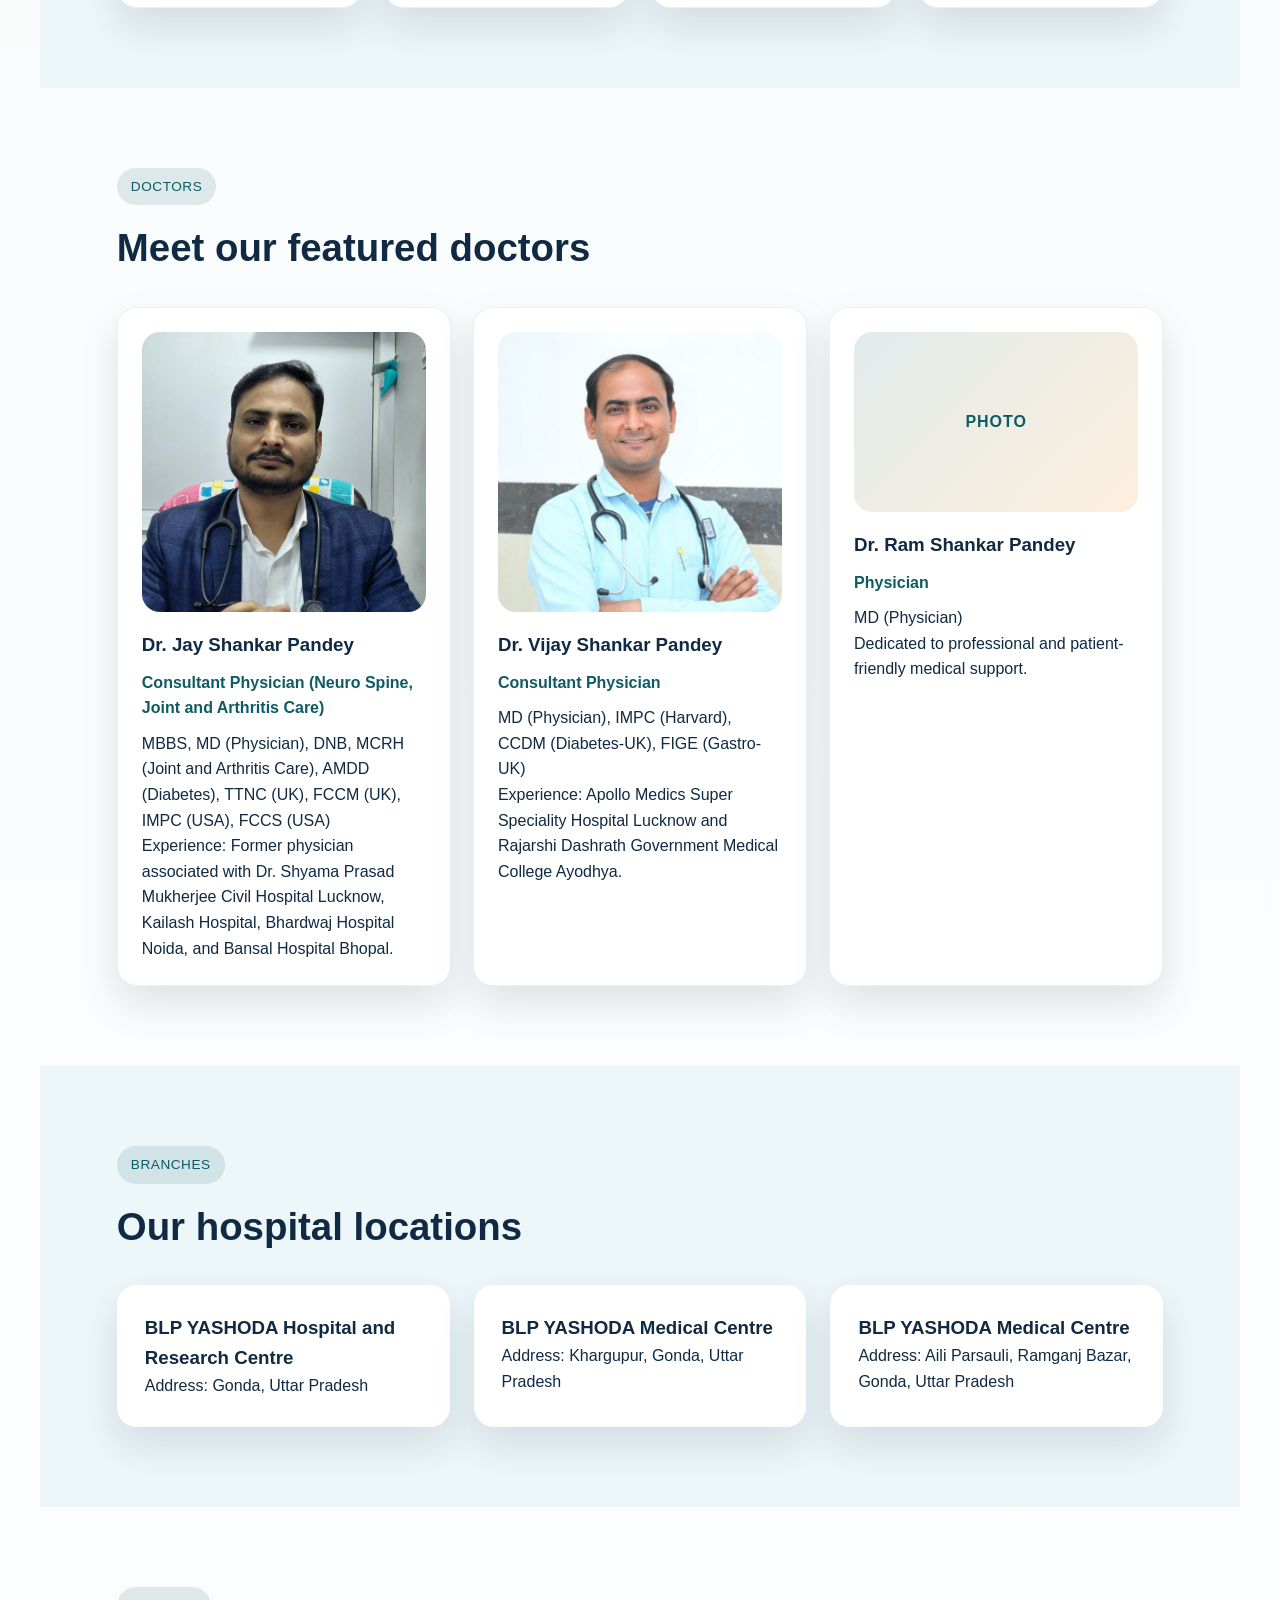
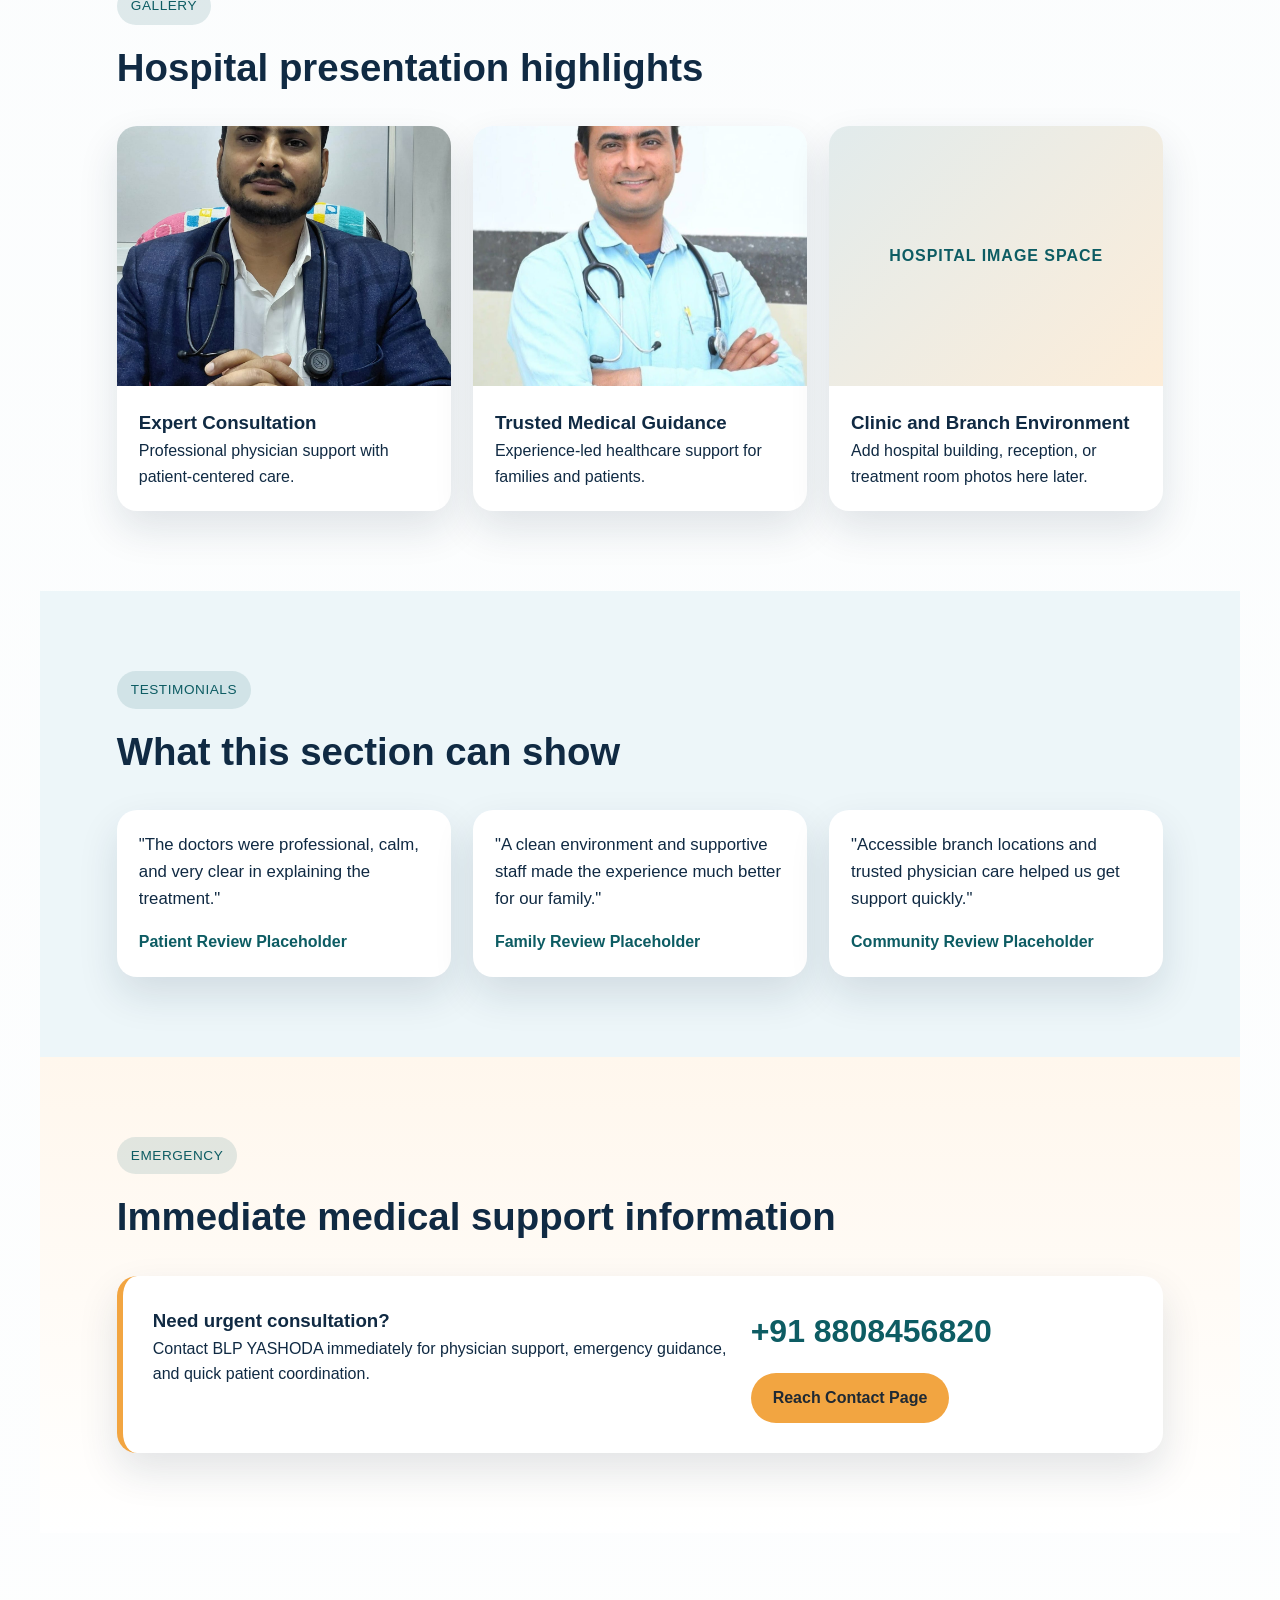
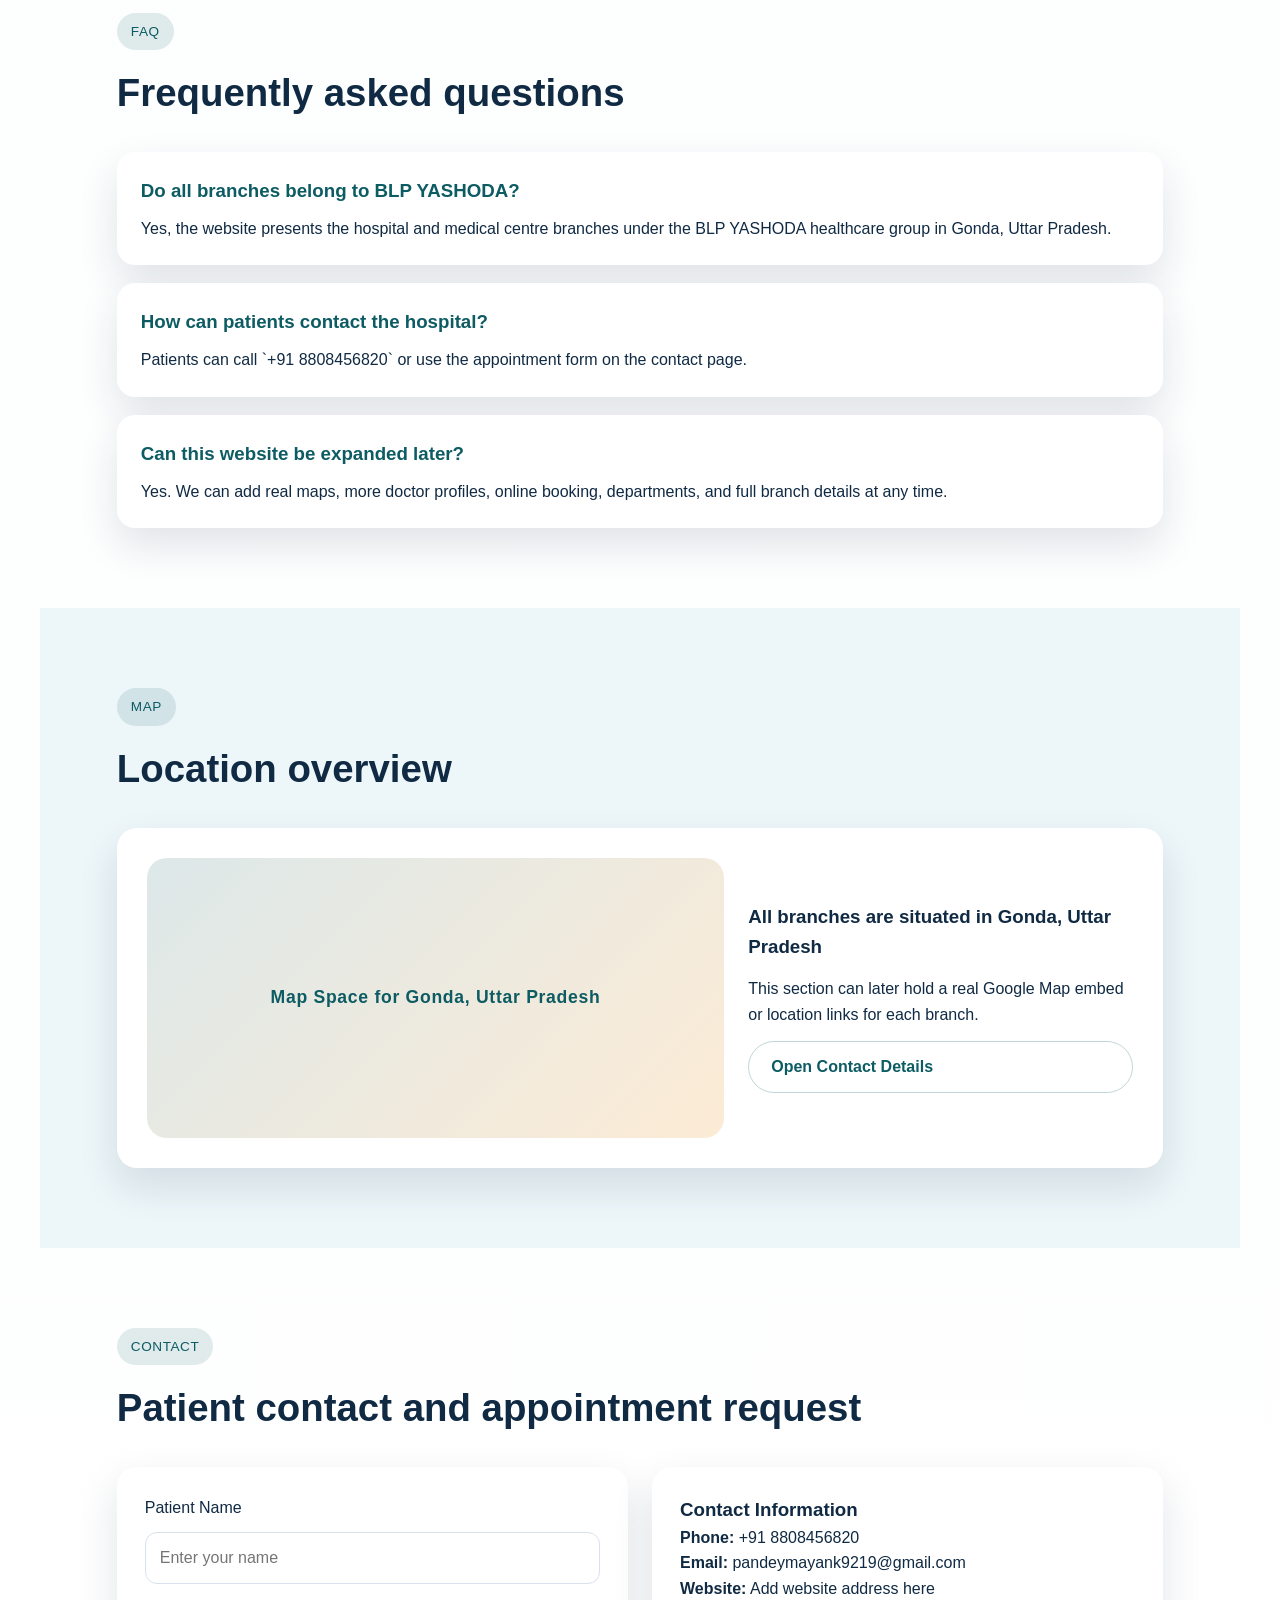
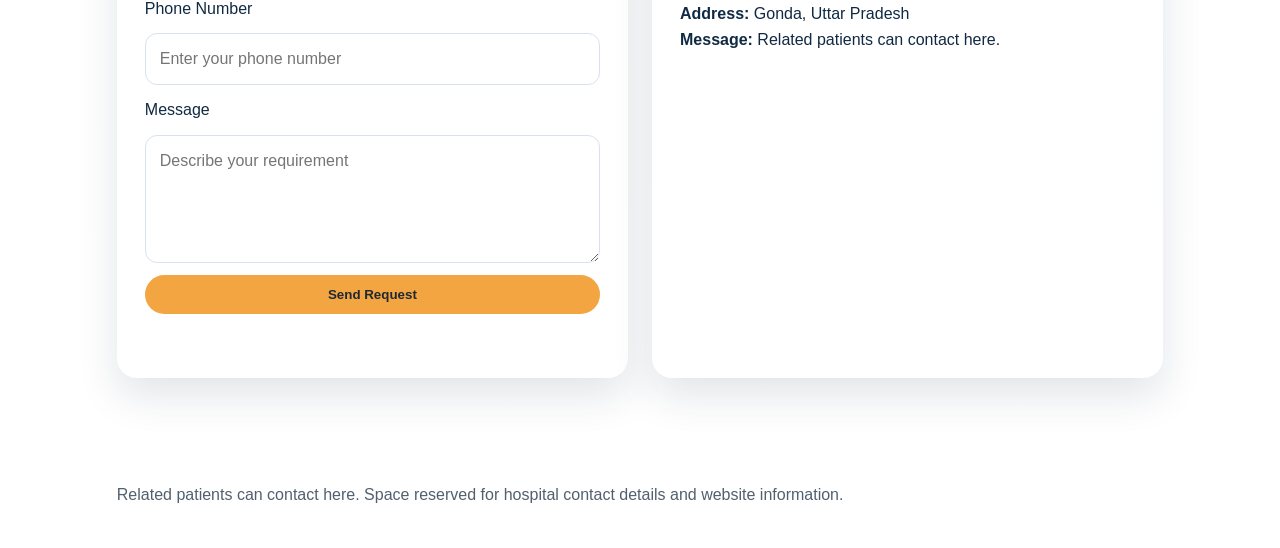
==== commit d312dcb8: "Update index.html" ====
--- a/index.html
+++ b/index.html
@@ -148,7 +148,8 @@
           <article class="card doctor-card">
             <img
               class="doctor-photo-image"
-              src="images/dr-jay-shankar-pandey.jpeg"
+            src="dr-jay-shankar-pandey.jpeg"
+
               alt="Dr. Jay Shankar Pandey"
             />
             <h3>Dr. Jay Shankar Pandey</h3>
@@ -168,7 +169,8 @@
           <article class="card doctor-card">
             <img
               class="doctor-photo-image"
-              src="images/dr-vijay-shankar-pandey.jpeg"
+              src="dr-vijay-shankar-pandey.jpeg"
+
               alt="Dr. Vijay Shankar Pandey"
             />
             <h3>Dr. Vijay Shankar Pandey</h3>
